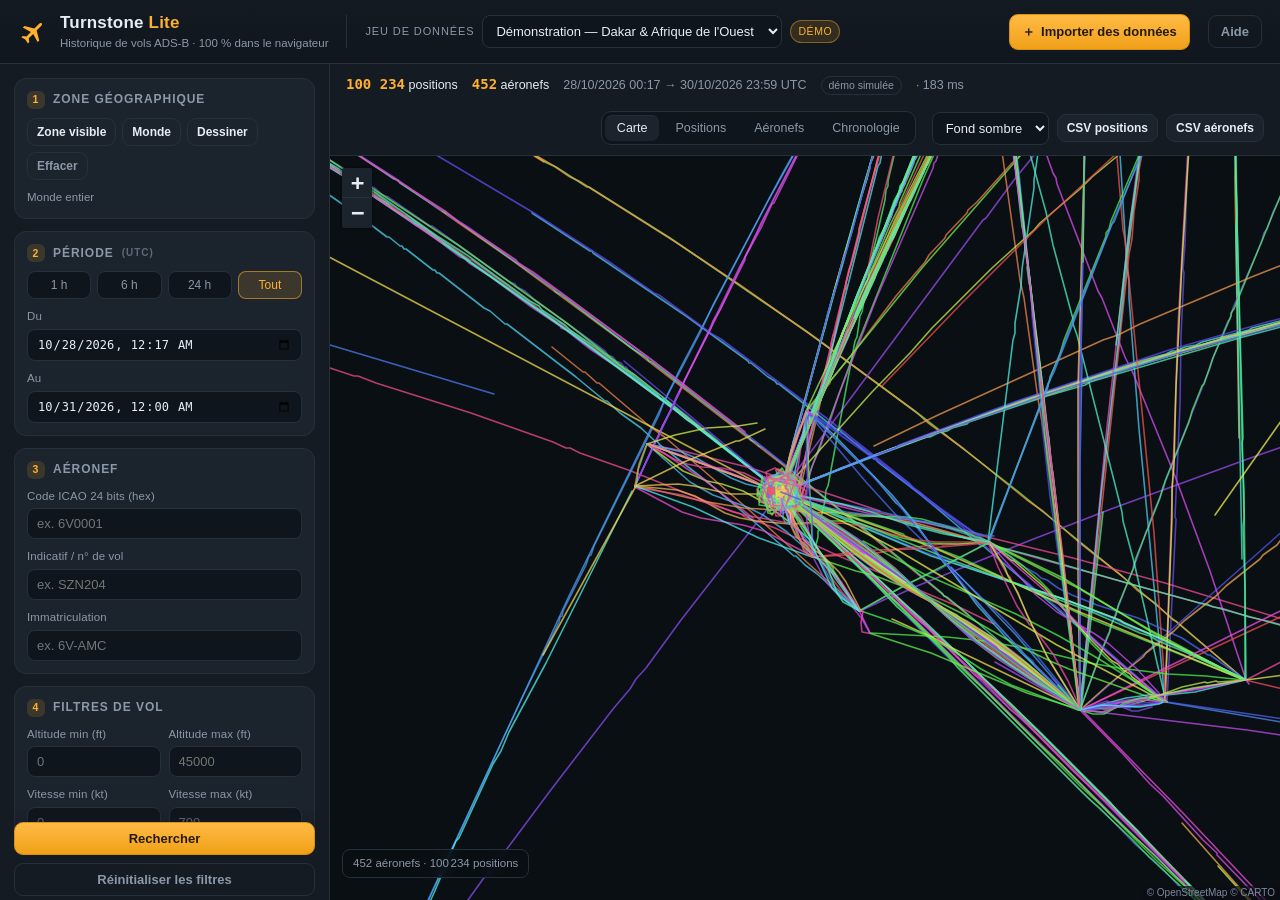
==== docs/index.html @ f4599a0c "feat: ingestion directe du trafic ADS-B réel dans le navigateur Le site n'a plus besoin d'archives p" ====
<!DOCTYPE html>
<html lang="fr">
  <head>
    <meta charset="UTF-8" />
    <meta name="viewport" content="width=device-width, initial-scale=1.0" />
    <title>Turnstone Lite — historique de vols ADS-B</title>
    <meta
      name="description"
      content="Explorez, filtrez et exportez l'historique ADS-B des aéronefs directement dans votre navigateur, sans installation."
    />
    <link rel="icon" href="assets/favicon.svg" type="image/svg+xml" />
    <link rel="stylesheet" href="assets/vendor/leaflet/leaflet.css" />
    <link rel="stylesheet" href="assets/css/app.css" />
  </head>
  <body>
    <header class="topbar">
      <div class="brand">
        <svg viewBox="0 0 24 24" aria-hidden="true" class="brand-logo">
          <path
            d="M12 2.2c.7 0 1.2.7 1.2 1.6v5.3l7.1 4.1v1.9l-7.1-2.1v5l2.4 1.8v1.6L12 20.6l-3.6 1v-1.6l2.4-1.8v-5l-7.1 2.1v-1.9l7.1-4.1V3.8c0-.9.5-1.6 1.2-1.6Z"
          />
        </svg>
        <div>
          <h1>Turnstone <span>Lite</span></h1>
          <p>Historique de vols ADS-B · 100 % dans le navigateur</p>
        </div>
      </div>

      <div class="dataset-picker">
        <label for="dataset-select">Jeu de données</label>
        <select id="dataset-select"></select>
        <span id="dataset-badge" class="badge"></span>
      </div>

      <div class="spacer"></div>

      <button id="btn-delete-dataset" class="btn ghost small" hidden title="Supprimer ce jeu de données">
        Supprimer
      </button>
      <button id="btn-import" class="btn primary">
        <span aria-hidden="true">＋</span> Importer des données
      </button>
      <button id="btn-help" class="btn ghost">Aide</button>
    </header>

    <main class="layout">
      <aside class="sidebar">
        <section class="card">
          <h2><span class="step">1</span> Zone géographique</h2>
          <div class="row wrap">
            <button class="btn small" id="zone-view">Zone visible</button>
            <button class="btn small" id="zone-world">Monde</button>
            <button class="btn small" id="zone-draw">Dessiner</button>
            <button class="btn small ghost" id="zone-clear">Effacer</button>
          </div>
          <p class="hint" id="bbox-label">Monde entier</p>
        </section>

        <section class="card">
          <h2><span class="step">2</span> Période <em>(UTC)</em></h2>
          <div class="chips" id="period-chips">
            <button data-hours="1">1 h</button>
            <button data-hours="6">6 h</button>
            <button data-hours="24">24 h</button>
            <button data-all="1" class="active">Tout</button>
          </div>
          <label class="field">
            <span>Du</span>
            <input type="datetime-local" id="start-input" step="60" />
          </label>
          <label class="field">
            <span>Au</span>
            <input type="datetime-local" id="end-input" step="60" />
          </label>
        </section>

        <section class="card">
          <h2><span class="step">3</span> Aéronef</h2>
          <label class="field">
            <span>Code ICAO 24 bits (hex)</span>
            <input type="text" id="hex-input" placeholder="ex. 6V0001" autocomplete="off" />
          </label>
          <label class="field">
            <span>Indicatif / n° de vol</span>
            <input type="text" id="flight-input" placeholder="ex. SZN204" autocomplete="off" />
          </label>
          <label class="field">
            <span>Immatriculation</span>
            <input type="text" id="reg-input" placeholder="ex. 6V-AMC" autocomplete="off" />
          </label>
        </section>

        <section class="card">
          <h2><span class="step">4</span> Filtres de vol</h2>
          <div class="field-pair">
            <label class="field">
              <span>Altitude min (ft)</span>
              <input type="number" id="min-alt" min="0" max="60000" step="500" placeholder="0" />
            </label>
            <label class="field">
              <span>Altitude max (ft)</span>
              <input type="number" id="max-alt" min="0" max="60000" step="500" placeholder="45000" />
            </label>
          </div>
          <div class="field-pair">
            <label class="field">
              <span>Vitesse min (kt)</span>
              <input type="number" id="min-gs" min="0" max="1200" step="10" placeholder="0" />
            </label>
            <label class="field">
              <span>Vitesse max (kt)</span>
              <input type="number" id="max-gs" min="0" max="1200" step="10" placeholder="700" />
            </label>
          </div>
          <div class="field-pair">
            <label class="field">
              <span>Cap min (°)</span>
              <input type="number" id="min-brg" min="0" max="360" step="5" placeholder="0" />
            </label>
            <label class="field">
              <span>Cap max (°)</span>
              <input type="number" id="max-brg" min="0" max="360" step="5" placeholder="360" />
            </label>
          </div>
          <label class="field">
            <span>Catégorie</span>
            <select id="category-select">
              <option value="">Toutes</option>
            </select>
          </label>
          <label class="field">
            <span>Statut</span>
            <select id="military-select">
              <option value="any">Tous les aéronefs</option>
              <option value="yes">Militaires uniquement</option>
              <option value="no">Civils uniquement</option>
            </select>
          </label>
          <label class="field">
            <span>Nombre maximal de positions</span>
            <select id="limit-select">
              <option value="25000">25 000</option>
              <option value="100000">100 000</option>
              <option value="500000" selected>500 000</option>
              <option value="2000000">2 000 000</option>
            </select>
          </label>
        </section>

        <section class="card live-card">
          <h2><span class="step">5</span> Temps réel</h2>
          <p class="hint">
            Positions réelles autour du centre de la carte, ingérées directement depuis les API
            ADS-B publiques — aucune archive à télécharger.
          </p>
          <div class="row wrap">
            <button id="live-toggle" class="btn small primary">Activer</button>
            <button id="live-dakar" class="btn small ghost">Dakar</button>
          </div>
          <div class="field-pair">
            <label class="field">
              <span>Rayon</span>
              <select id="live-radius">
                <option value="10">10 NM</option>
                <option value="25">25 NM</option>
                <option value="50" selected>50 NM</option>
                <option value="100">100 NM</option>
                <option value="250">250 NM</option>
              </select>
            </label>
            <label class="field">
              <span>Rafraîchir</span>
              <select id="live-interval">
                <option value="5">5 s</option>
                <option value="10" selected>10 s</option>
                <option value="30">30 s</option>
                <option value="60">60 s</option>
              </select>
            </label>
          </div>
          <label class="check">
            <input type="checkbox" id="live-record" />
            <span>Enregistrer pour l'historique</span>
          </label>
          <p class="hint" id="live-status">Inactif.</p>
          <button id="live-build" class="btn small wide" disabled>
            Ouvrir l'historique enregistré
          </button>
        </section>

        <div class="sidebar-footer">
          <button id="btn-search" class="btn primary wide">Rechercher</button>
          <button id="btn-reset" class="btn ghost wide">Réinitialiser les filtres</button>
        </div>
      </aside>

      <section class="results">
        <div class="results-head">
          <div class="summary" id="result-summary">
            <span class="muted">Chargement de la démonstration…</span>
          </div>
          <nav class="tabs" id="tabs" role="tablist">
            <button data-view="map" class="active" role="tab">Carte</button>
            <button data-view="table" role="tab">Positions</button>
            <button data-view="aircraft" role="tab">Aéronefs</button>
            <button data-view="timeline" role="tab">Chronologie</button>
          </nav>
          <div class="head-actions">
            <select id="basemap-select" title="Fond de carte">
              <option value="dark">Fond sombre</option>
              <option value="light">Fond clair</option>
              <option value="sat">Satellite</option>
              <option value="none">Aucun fond</option>
            </select>
            <button id="btn-export-positions" class="btn small">CSV positions</button>
            <button id="btn-export-aircraft" class="btn small">CSV aéronefs</button>
          </div>
        </div>

        <div class="views">
          <div class="view active" id="view-map">
            <div id="map"></div>
            <div class="map-overlay">
              <span id="map-caption">—</span>
            </div>
            <div class="live-panel" id="live-panel" hidden>
              <span class="live-dot" aria-hidden="true"></span>
              <b id="live-count">0</b> aéronefs
              <span class="muted" id="live-provider"></span>
              <span class="muted" id="live-ago"></span>
            </div>
          </div>

          <div class="view" id="view-table">
            <div class="table-wrap">
              <table class="grid" id="positions-table">
                <thead>
                  <tr>
                    <th data-sort="t">Temps (UTC)</th>
                    <th data-sort="hex">Hex</th>
                    <th data-sort="flight">Vol</th>
                    <th data-sort="alt">Altitude</th>
                    <th data-sort="gs">Vitesse</th>
                    <th data-sort="bearing">Cap</th>
                    <th data-sort="lat">Latitude</th>
                    <th data-sort="lon">Longitude</th>
                    <th data-sort="registration">Immat.</th>
                    <th data-sort="typecode">Type</th>
                  </tr>
                </thead>
                <tbody></tbody>
              </table>
            </div>
            <div class="pager" id="positions-pager"></div>
          </div>

          <div class="view" id="view-aircraft">
            <div class="table-wrap">
              <table class="grid" id="aircraft-table">
                <thead>
                  <tr>
                    <th data-sort="callsign">Indicatif</th>
                    <th data-sort="hex">Hex</th>
                    <th data-sort="typecode">Type</th>
                    <th data-sort="category">Catégorie</th>
                    <th data-sort="count">Positions</th>
                    <th data-sort="duration">Durée</th>
                    <th data-sort="maxAlt">Alt. max</th>
                    <th data-sort="avgGs">Vit. moy.</th>
                    <th data-sort="distance">Distance</th>
                    <th data-sort="firstT">Premier point</th>
                    <th data-sort="lastT">Dernier point</th>
                  </tr>
                </thead>
                <tbody></tbody>
              </table>
            </div>
            <div class="pager" id="aircraft-pager"></div>
          </div>

          <div class="view" id="view-timeline">
            <div class="chart-card">
              <div class="chart-head">
                <h3>Activité aérienne dans la sélection</h3>
                <div class="chart-legend">
                  <span class="lg positions"></span> positions
                  <span class="lg aircraft"></span> aéronefs distincts
                </div>
              </div>
              <div id="timeline-chart" class="chart"></div>
            </div>
          </div>
        </div>
      </section>

      <aside class="detail" id="detail" hidden>
        <div class="detail-head">
          <h2 id="detail-title">Aéronef</h2>
          <button class="btn ghost small" id="detail-close" aria-label="Fermer">✕</button>
        </div>
        <div class="detail-body" id="detail-body"></div>
      </aside>
    </main>

    <!-- Modale d'import -->
    <dialog id="import-dialog" class="modal">
      <form method="dialog" class="modal-inner">
        <h2>Importer un historique ADS-B</h2>
        <p class="muted">
          Déposez une archive <strong>tar</strong> de <em>globe_history</em> (adsb.lol),
          une archive découpée (<code>.tar.aa</code>, <code>.tar.ab</code>…) ou un
          fichier <strong>CSV</strong>. Tout est décodé localement : aucun fichier n'est
          envoyé sur un serveur.
        </p>

        <div id="drop-zone" class="drop-zone">
          <p>Glissez vos fichiers ici</p>
          <p class="muted">ou</p>
          <label class="btn small">
            Choisir des fichiers
            <input type="file" id="file-input" multiple accept=".tar,.aa,.ab,.ac,.ad,.csv,.txt" hidden />
          </label>
          <p class="hint" id="file-list">Aucun fichier sélectionné</p>
        <p class="hint">
          Archives officielles :
          <a href="https://github.com/adsblol/globe_history_2025/releases" target="_blank" rel="noreferrer"
            >releases adsb.lol (globe_history)</a
          >
        </p>
        </div>

        <label class="field">
          <span>…ou importer directement depuis une URL (archive <code>.tar</code>)</span>
          <input
            type="url"
            id="import-url"
            placeholder="https://github.com/adsblol/globe_history_2025/releases/download/…/v2025.10.28-planes-readsb-prod-0.tar.aa"
            autocomplete="off"
          />
        </label>
        <p class="hint">
          Le fichier est lu en flux, sans être enregistré sur le disque. Si le serveur distant
          refuse le téléchargement direct (CORS), téléchargez-le puis déposez-le ci-dessus.
        </p>

        <details class="guide">
          <summary>Où trouver des données réelles ?</summary>
          <ol>
            <li>
              <strong>Archives mondiales adsb.lol</strong> — la source utilisée par Turnstone :
              <a href="https://github.com/adsblol/globe_history_2025/releases" target="_blank" rel="noreferrer"
                >github.com/adsblol/globe_history_2025/releases</a
              >. Une journée ≈ 3 Go (fichiers <code>.tar.aa</code> + <code>.tar.ab</code>,
              téléchargez les deux). Sélectionnez la zone <em>« zone visible »</em> et
              1 point/minute pour ne garder que votre région.
            </li>
            <li>
              <strong>CSV</strong> — tout fichier contenant au moins <code>lat</code> et
              <code>lon</code> : export OpenSky, dump d'un récepteur tar1090/dump1090, relevé
              personnel…
            </li>
            <li>
              <strong>Cumuler</strong> — pour couvrir plusieurs jours, choisissez
              « Ajouter au jeu de données actif » à chaque import.
            </li>
          </ol>
        </details>

        <div class="field-pair">
          <label class="field">
            <span>Zone à importer</span>
            <select id="import-zone">
              <option value="view">Zone visible de la carte</option>
              <option value="world">Monde entier</option>
            </select>
          </label>
          <label class="field">
            <span>Échantillonnage</span>
            <select id="import-sampling">
              <option value="30">1 point / 30 s</option>
              <option value="60" selected>1 point / 60 s (comme Turnstone)</option>
              <option value="120">1 point / 2 min</option>
              <option value="300">1 point / 5 min</option>
            </select>
          </label>
        </div>
        <div class="field-pair">
          <label class="field">
            <span>Destination</span>
            <select id="import-target">
              <option value="new">Nouveau jeu de données</option>
              <option value="merge">Ajouter au jeu de données actif</option>
            </select>
          </label>
          <label class="field">
            <span>Limite de positions</span>
            <select id="import-limit">
              <option value="250000">250 000</option>
              <option value="750000" selected>750 000</option>
              <option value="2000000">2 000 000</option>
              <option value="5000000">5 000 000</option>
            </select>
          </label>
        </div>
        <p class="hint" id="import-estimate">—</p>
        <p class="hint">
          Une journée mondiale complète pèse ~3 Go compressés : limitez la zone à votre
          région et gardez 1 point/minute. Pour couvrir plusieurs jours, importez-les
          successivement avec « Ajouter au jeu de données actif ».
        </p>

        <div class="progress" id="import-progress" hidden>
          <div class="progress-bar"><div id="import-progress-fill"></div></div>
          <p class="hint" id="import-progress-label">Préparation…</p>
        </div>

        <div class="modal-actions">
          <button type="button" class="btn ghost" id="import-cancel">Annuler</button>
          <button type="button" class="btn primary" id="import-start" disabled>Lancer l'import</button>
        </div>
      </form>
    </dialog>

    <!-- Modale d'aide -->
    <dialog id="help-dialog" class="modal">
      <div class="modal-inner">
        <h2>Mode d'emploi</h2>
        <ol class="help-list">
          <li>
            <strong>Données de démonstration</strong> : au chargement, un jeu de données
            simulé de 3 jours (28 → 30/10/2026, Afrique de l'Ouest) permet d'essayer l'outil
            immédiatement. La période proposée s'étend toujours sur toute la couverture des
            données chargées.
          </li>
          <li>
            <strong>Importer de vraies données</strong> : téléchargez une archive
            <em>globe_history</em> depuis
            <a href="https://github.com/adsblol/globe_history_2025/releases" target="_blank" rel="noreferrer"
              >les releases adsb.lol</a
            >, puis cliquez sur « Importer des données ». L'archive est lue en flux,
            sans être envoyée nulle part.
          </li>
          <li>
            <strong>Cumuler plusieurs jours</strong> : relancez un import en choisissant la
            destination « Ajouter au jeu de données actif » — les positions et la couverture
            temporelle s'additionnent (voir §3 bis du README pour les volumes réalistes).
          </li>
          <li>
            <strong>Temps réel</strong> : cliquez sur « Activer » dans la carte « Temps réel » —
            les positions réelles des aéronefs autour du centre de la carte sont téléchargées
            directement depuis les API ADS-B publiques (adsb.lol, airplanes.live, adsb.fi,
            OpenSky), sans aucune archive. Cochez « Enregistrer pour l'historique » pour
            constituer votre propre historique au fil du temps, puis « Ouvrir l'historique
            enregistré » pour l'interroger comme n'importe quel jeu de données.
          </li>
          <li>
            <strong>Requêter</strong> : choisissez une zone (bouton « Dessiner » ou zone
            visible), une période, éventuellement un hex/indicatif, puis « Rechercher ».
          </li>
          <li>
            <strong>Explorer</strong> : cliquez sur un point d'extrémité sur la carte ou
            sur une ligne du tableau « Aéronefs » pour voir la trace complète et les
            statistiques du vol.
          </li>
          <li>
            <strong>Exporter</strong> : les boutons « CSV positions » et « CSV aéronefs »
            téléchargent les résultats filtrés.
          </li>
        </ol>
        <p class="hint">
          Les données sont conservées dans le navigateur (IndexedDB) sur votre appareil.
          Aucun compte, aucun serveur, aucune clé API.
        </p>
        <div class="modal-actions">
          <button type="button" class="btn primary" id="help-close">Compris</button>
        </div>
      </div>
    </dialog>

    <div id="toasts" class="toasts"></div>
    <div id="loading" class="loading" hidden><div class="spinner"></div><p>Analyse…</p></div>

    <script src="assets/vendor/leaflet/leaflet.js"></script>
    <script type="module" src="assets/js/app.js"></script>
  </body>
</html>
---- docs/assets/vendor/leaflet/leaflet.css ----
/* required styles */

.leaflet-pane,
.leaflet-tile,
.leaflet-marker-icon,
.leaflet-marker-shadow,
.leaflet-tile-container,
.leaflet-pane > svg,
.leaflet-pane > canvas,
.leaflet-zoom-box,
.leaflet-image-layer,
.leaflet-layer {
	position: absolute;
	left: 0;
	top: 0;
	}
.leaflet-container {
	overflow: hidden;
	}
.leaflet-tile,
.leaflet-marker-icon,
.leaflet-marker-shadow {
	-webkit-user-select: none;
	   -moz-user-select: none;
	        user-select: none;
	  -webkit-user-drag: none;
	}
/* Prevents IE11 from highlighting tiles in blue */
.leaflet-tile::selection {
	background: transparent;
}
/* Safari renders non-retina tile on retina better with this, but Chrome is worse */
.leaflet-safari .leaflet-tile {
	image-rendering: -webkit-optimize-contrast;
	}
/* hack that prevents hw layers "stretching" when loading new tiles */
.leaflet-safari .leaflet-tile-container {
	width: 1600px;
	height: 1600px;
	-webkit-transform-origin: 0 0;
	}
.leaflet-marker-icon,
.leaflet-marker-shadow {
	display: block;
	}
/* .leaflet-container svg: reset svg max-width decleration shipped in Joomla! (joomla.org) 3.x */
/* .leaflet-container img: map is broken in FF if you have max-width: 100% on tiles */
.leaflet-container .leaflet-overlay-pane svg {
	max-width: none !important;
	max-height: none !important;
	}
.leaflet-container .leaflet-marker-pane img,
.leaflet-container .leaflet-shadow-pane img,
.leaflet-container .leaflet-tile-pane img,
.leaflet-container img.leaflet-image-layer,
.leaflet-container .leaflet-tile {
	max-width: none !important;
	max-height: none !important;
	width: auto;
	padding: 0;
	}

.leaflet-container img.leaflet-tile {
	/* See: https://bugs.chromium.org/p/chromium/issues/detail?id=600120 */
	mix-blend-mode: plus-lighter;
}

.leaflet-container.leaflet-touch-zoom {
	-ms-touch-action: pan-x pan-y;
	touch-action: pan-x pan-y;
	}
.leaflet-container.leaflet-touch-drag {
	-ms-touch-action: pinch-zoom;
	/* Fallback for FF which doesn't support pinch-zoom */
	touch-action: none;
	touch-action: pinch-zoom;
}
.leaflet-container.leaflet-touch-drag.leaflet-touch-zoom {
	-ms-touch-action: none;
	touch-action: none;
}
.leaflet-container {
	-webkit-tap-highlight-color: transparent;
}
.leaflet-container a {
	-webkit-tap-highlight-color: rgba(51, 181, 229, 0.4);
}
.leaflet-tile {
	filter: inherit;
	visibility: hidden;
	}
.leaflet-tile-loaded {
	visibility: inherit;
	}
.leaflet-zoom-box {
	width: 0;
	height: 0;
	-moz-box-sizing: border-box;
	     box-sizing: border-box;
	z-index: 800;
	}
/* workaround for https://bugzilla.mozilla.org/show_bug.cgi?id=888319 */
.leaflet-overlay-pane svg {
	-moz-user-select: none;
	}

.leaflet-pane         { z-index: 400; }

.leaflet-tile-pane    { z-index: 200; }
.leaflet-overlay-pane { z-index: 400; }
.leaflet-shadow-pane  { z-index: 500; }
.leaflet-marker-pane  { z-index: 600; }
.leaflet-tooltip-pane   { z-index: 650; }
.leaflet-popup-pane   { z-index: 700; }

.leaflet-map-pane canvas { z-index: 100; }
.leaflet-map-pane svg    { z-index: 200; }

.leaflet-vml-shape {
	width: 1px;
	height: 1px;
	}
.lvml {
	behavior: url(#default#VML);
	display: inline-block;
	position: absolute;
	}


/* control positioning */

.leaflet-control {
	position: relative;
	z-index: 800;
	pointer-events: visiblePainted; /* IE 9-10 doesn't have auto */
	pointer-events: auto;
	}
.leaflet-top,
.leaflet-bottom {
	position: absolute;
	z-index: 1000;
	pointer-events: none;
	}
.leaflet-top {
	top: 0;
	}
.leaflet-right {
	right: 0;
	}
.leaflet-bottom {
	bottom: 0;
	}
.leaflet-left {
	left: 0;
	}
.leaflet-control {
	float: left;
	clear: both;
	}
.leaflet-right .leaflet-control {
	float: right;
	}
.leaflet-top .leaflet-control {
	margin-top: 10px;
	}
.leaflet-bottom .leaflet-control {
	margin-bottom: 10px;
	}
.leaflet-left .leaflet-control {
	margin-left: 10px;
	}
.leaflet-right .leaflet-control {
	margin-right: 10px;
	}


/* zoom and fade animations */

.leaflet-fade-anim .leaflet-popup {
	opacity: 0;
	-webkit-transition: opacity 0.2s linear;
	   -moz-transition: opacity 0.2s linear;
	        transition: opacity 0.2s linear;
	}
.leaflet-fade-anim .leaflet-map-pane .leaflet-popup {
	opacity: 1;
	}
.leaflet-zoom-animated {
	-webkit-transform-origin: 0 0;
	    -ms-transform-origin: 0 0;
	        transform-origin: 0 0;
	}
svg.leaflet-zoom-animated {
	will-change: transform;
}

.leaflet-zoom-anim .leaflet-zoom-animated {
	-webkit-transition: -webkit-transform 0.25s cubic-bezier(0,0,0.25,1);
	   -moz-transition:    -moz-transform 0.25s cubic-bezier(0,0,0.25,1);
	        transition:         transform 0.25s cubic-bezier(0,0,0.25,1);
	}
.leaflet-zoom-anim .leaflet-tile,
.leaflet-pan-anim .leaflet-tile {
	-webkit-transition: none;
	   -moz-transition: none;
	        transition: none;
	}

.leaflet-zoom-anim .leaflet-zoom-hide {
	visibility: hidden;
	}


/* cursors */

.leaflet-interactive {
	cursor: pointer;
	}
.leaflet-grab {
	cursor: -webkit-grab;
	cursor:    -moz-grab;
	cursor:         grab;
	}
.leaflet-crosshair,
.leaflet-crosshair .leaflet-interactive {
	cursor: crosshair;
	}
.leaflet-popup-pane,
.leaflet-control {
	cursor: auto;
	}
.leaflet-dragging .leaflet-grab,
.leaflet-dragging .leaflet-grab .leaflet-interactive,
.leaflet-dragging .leaflet-marker-draggable {
	cursor: move;
	cursor: -webkit-grabbing;
	cursor:    -moz-grabbing;
	cursor:         grabbing;
	}

/* marker & overlays interactivity */
.leaflet-marker-icon,
.leaflet-marker-shadow,
.leaflet-image-layer,
.leaflet-pane > svg path,
.leaflet-tile-container {
	pointer-events: none;
	}

.leaflet-marker-icon.leaflet-interactive,
.leaflet-image-layer.leaflet-interactive,
.leaflet-pane > svg path.leaflet-interactive,
svg.leaflet-image-layer.leaflet-interactive path {
	pointer-events: visiblePainted; /* IE 9-10 doesn't have auto */
	pointer-events: auto;
	}

/* visual tweaks */

.leaflet-container {
	background: #ddd;
	outline-offset: 1px;
	}
.leaflet-container a {
	color: #0078A8;
	}
.leaflet-zoom-box {
	border: 2px dotted #38f;
	background: rgba(255,255,255,0.5);
	}


/* general typography */
.leaflet-container {
	font-family: "Helvetica Neue", Arial, Helvetica, sans-serif;
	font-size: 12px;
	font-size: 0.75rem;
	line-height: 1.5;
	}


/* general toolbar styles */

.leaflet-bar {
	box-shadow: 0 1px 5px rgba(0,0,0,0.65);
	border-radius: 4px;
	}
.leaflet-bar a {
	background-color: #fff;
	border-bottom: 1px solid #ccc;
	width: 26px;
	height: 26px;
	line-height: 26px;
	display: block;
	text-align: center;
	text-decoration: none;
	color: black;
	}
.leaflet-bar a,
.leaflet-control-layers-toggle {
	background-position: 50% 50%;
	background-repeat: no-repeat;
	display: block;
	}
.leaflet-bar a:hover,
.leaflet-bar a:focus {
	background-color: #f4f4f4;
	}
.leaflet-bar a:first-child {
	border-top-left-radius: 4px;
	border-top-right-radius: 4px;
	}
.leaflet-bar a:last-child {
	border-bottom-left-radius: 4px;
	border-bottom-right-radius: 4px;
	border-bottom: none;
	}
.leaflet-bar a.leaflet-disabled {
	cursor: default;
	background-color: #f4f4f4;
	color: #bbb;
	}

.leaflet-touch .leaflet-bar a {
	width: 30px;
	height: 30px;
	line-height: 30px;
	}
.leaflet-touch .leaflet-bar a:first-child {
	border-top-left-radius: 2px;
	border-top-right-radius: 2px;
	}
.leaflet-touch .leaflet-bar a:last-child {
	border-bottom-left-radius: 2px;
	border-bottom-right-radius: 2px;
	}

/* zoom control */

.leaflet-control-zoom-in,
.leaflet-control-zoom-out {
	font: bold 18px 'Lucida Console', Monaco, monospace;
	text-indent: 1px;
	}

.leaflet-touch .leaflet-control-zoom-in, .leaflet-touch .leaflet-control-zoom-out  {
	font-size: 22px;
	}


/* layers control */

.leaflet-control-layers {
	box-shadow: 0 1px 5px rgba(0,0,0,0.4);
	background: #fff;
	border-radius: 5px;
	}
.leaflet-control-layers-toggle {
	background-image: url(images/layers.png);
	width: 36px;
	height: 36px;
	}
.leaflet-retina .leaflet-control-layers-toggle {
	background-image: url(images/layers-2x.png);
	background-size: 26px 26px;
	}
.leaflet-touch .leaflet-control-layers-toggle {
	width: 44px;
	height: 44px;
	}
.leaflet-control-layers .leaflet-control-layers-list,
.leaflet-control-layers-expanded .leaflet-control-layers-toggle {
	display: none;
	}
.leaflet-control-layers-expanded .leaflet-control-layers-list {
	display: block;
	position: relative;
	}
.leaflet-control-layers-expanded {
	padding: 6px 10px 6px 6px;
	color: #333;
	background: #fff;
	}
.leaflet-control-layers-scrollbar {
	overflow-y: scroll;
	overflow-x: hidden;
	padding-right: 5px;
	}
.leaflet-control-layers-selector {
	margin-top: 2px;
	position: relative;
	top: 1px;
	}
.leaflet-control-layers label {
	display: block;
	font-size: 13px;
	font-size: 1.08333em;
	}
.leaflet-control-layers-separator {
	height: 0;
	border-top: 1px solid #ddd;
	margin: 5px -10px 5px -6px;
	}

/* Default icon URLs */
.leaflet-default-icon-path { /* used only in path-guessing heuristic, see L.Icon.Default */
	background-image: url(images/marker-icon.png);
	}


/* attribution and scale controls */

.leaflet-container .leaflet-control-attribution {
	background: #fff;
	background: rgba(255, 255, 255, 0.8);
	margin: 0;
	}
.leaflet-control-attribution,
.leaflet-control-scale-line {
	padding: 0 5px;
	color: #333;
	line-height: 1.4;
	}
.leaflet-control-attribution a {
	text-decoration: none;
	}
.leaflet-control-attribution a:hover,
.leaflet-control-attribution a:focus {
	text-decoration: underline;
	}
.leaflet-attribution-flag {
	display: inline !important;
	vertical-align: baseline !important;
	width: 1em;
	height: 0.6669em;
	}
.leaflet-left .leaflet-control-scale {
	margin-left: 5px;
	}
.leaflet-bottom .leaflet-control-scale {
	margin-bottom: 5px;
	}
.leaflet-control-scale-line {
	border: 2px solid #777;
	border-top: none;
	line-height: 1.1;
	padding: 2px 5px 1px;
	white-space: nowrap;
	-moz-box-sizing: border-box;
	     box-sizing: border-box;
	background: rgba(255, 255, 255, 0.8);
	text-shadow: 1px 1px #fff;
	}
.leaflet-control-scale-line:not(:first-child) {
	border-top: 2px solid #777;
	border-bottom: none;
	margin-top: -2px;
	}
.leaflet-control-scale-line:not(:first-child):not(:last-child) {
	border-bottom: 2px solid #777;
	}

.leaflet-touch .leaflet-control-attribution,
.leaflet-touch .leaflet-control-layers,
.leaflet-touch .leaflet-bar {
	box-shadow: none;
	}
.leaflet-touch .leaflet-control-layers,
.leaflet-touch .leaflet-bar {
	border: 2px solid rgba(0,0,0,0.2);
	background-clip: padding-box;
	}


/* popup */

.leaflet-popup {
	position: absolute;
	text-align: center;
	margin-bottom: 20px;
	}
.leaflet-popup-content-wrapper {
	padding: 1px;
	text-align: left;
	border-radius: 12px;
	}
.leaflet-popup-content {
	margin: 13px 24px 13px 20px;
	line-height: 1.3;
	font-size: 13px;
	font-size: 1.08333em;
	min-height: 1px;
	}
.leaflet-popup-content p {
	margin: 17px 0;
	margin: 1.3em 0;
	}
.leaflet-popup-tip-container {
	width: 40px;
	height: 20px;
	position: absolute;
	left: 50%;
	margin-top: -1px;
	margin-left: -20px;
	overflow: hidden;
	pointer-events: none;
	}
.leaflet-popup-tip {
	width: 17px;
	height: 17px;
	padding: 1px;

	margin: -10px auto 0;
	pointer-events: auto;

	-webkit-transform: rotate(45deg);
	   -moz-transform: rotate(45deg);
	    -ms-transform: rotate(45deg);
	        transform: rotate(45deg);
	}
.leaflet-popup-content-wrapper,
.leaflet-popup-tip {
	background: white;
	color: #333;
	box-shadow: 0 3px 14px rgba(0,0,0,0.4);
	}
.leaflet-container a.leaflet-popup-close-button {
	position: absolute;
	top: 0;
	right: 0;
	border: none;
	text-align: center;
	width: 24px;
	height: 24px;
	font: 16px/24px Tahoma, Verdana, sans-serif;
	color: #757575;
	text-decoration: none;
	background: transparent;
	}
.leaflet-container a.leaflet-popup-close-button:hover,
.leaflet-container a.leaflet-popup-close-button:focus {
	color: #585858;
	}
.leaflet-popup-scrolled {
	overflow: auto;
	}

.leaflet-oldie .leaflet-popup-content-wrapper {
	-ms-zoom: 1;
	}
.leaflet-oldie .leaflet-popup-tip {
	width: 24px;
	margin: 0 auto;

	-ms-filter: "progid:DXImageTransform.Microsoft.Matrix(M11=0.70710678, M12=0.70710678, M21=-0.70710678, M22=0.70710678)";
	filter: progid:DXImageTransform.Microsoft.Matrix(M11=0.70710678, M12=0.70710678, M21=-0.70710678, M22=0.70710678);
	}

.leaflet-oldie .leaflet-control-zoom,
.leaflet-oldie .leaflet-control-layers,
.leaflet-oldie .leaflet-popup-content-wrapper,
.leaflet-oldie .leaflet-popup-tip {
	border: 1px solid #999;
	}


/* div icon */

.leaflet-div-icon {
	background: #fff;
	border: 1px solid #666;
	}


/* Tooltip */
/* Base styles for the element that has a tooltip */
.leaflet-tooltip {
	position: absolute;
	padding: 6px;
	background-color: #fff;
	border: 1px solid #fff;
	border-radius: 3px;
	color: #222;
	white-space: nowrap;
	-webkit-user-select: none;
	-moz-user-select: none;
	-ms-user-select: none;
	user-select: none;
	pointer-events: none;
	box-shadow: 0 1px 3px rgba(0,0,0,0.4);
	}
.leaflet-tooltip.leaflet-interactive {
	cursor: pointer;
	pointer-events: auto;
	}
.leaflet-tooltip-top:before,
.leaflet-tooltip-bottom:before,
.leaflet-tooltip-left:before,
.leaflet-tooltip-right:before {
	position: absolute;
	pointer-events: none;
	border: 6px solid transparent;
	background: transparent;
	content: "";
	}

/* Directions */

.leaflet-tooltip-bottom {
	margin-top: 6px;
}
.leaflet-tooltip-top {
	margin-top: -6px;
}
.leaflet-tooltip-bottom:before,
.leaflet-tooltip-top:before {
	left: 50%;
	margin-left: -6px;
	}
.leaflet-tooltip-top:before {
	bottom: 0;
	margin-bottom: -12px;
	border-top-color: #fff;
	}
.leaflet-tooltip-bottom:before {
	top: 0;
	margin-top: -12px;
	margin-left: -6px;
	border-bottom-color: #fff;
	}
.leaflet-tooltip-left {
	margin-left: -6px;
}
.leaflet-tooltip-right {
	margin-left: 6px;
}
.leaflet-tooltip-left:before,
.leaflet-tooltip-right:before {
	top: 50%;
	margin-top: -6px;
	}
.leaflet-tooltip-left:before {
	right: 0;
	margin-right: -12px;
	border-left-color: #fff;
	}
.leaflet-tooltip-right:before {
	left: 0;
	margin-left: -12px;
	border-right-color: #fff;
	}

/* Printing */

@media print {
	/* Prevent printers from removing background-images of controls. */
	.leaflet-control {
		-webkit-print-color-adjust: exact;
		print-color-adjust: exact;
		}
	}
---- docs/assets/css/app.css ----
:root {
  --bg: #0d1117;
  --panel: #151b23;
  --panel-2: #1b232d;
  --border: #26303b;
  --text: #e6edf3;
  --muted: #8b98a8;
  --accent: #ffb02e;
  --accent-soft: rgba(255, 176, 46, 0.14);
  --cyan: #4cc9f0;
  --green: #3ddc97;
  --danger: #ff6b6b;
  --radius: 12px;
  --shadow: 0 10px 30px rgba(0, 0, 0, 0.35);
  --mono: ui-monospace, SFMono-Regular, "SF Mono", Menlo, Consolas, monospace;
}

* {
  box-sizing: border-box;
}

/* l'attribut hidden doit toujours l'emporter sur nos display: flex/grid */
[hidden] {
  display: none !important;
}

html,
body {
  height: 100%;
  margin: 0;
}

body {
  background: var(--bg);
  color: var(--text);
  font-family: -apple-system, BlinkMacSystemFont, "Segoe UI", Roboto, Ubuntu, "Helvetica Neue", Arial, sans-serif;
  font-size: 14px;
  line-height: 1.45;
  overflow: hidden;
}

h1,
h2,
h3 {
  margin: 0;
  font-weight: 650;
}

a {
  color: var(--accent);
}

code {
  font-family: var(--mono);
  font-size: 0.9em;
  background: rgba(255, 255, 255, 0.06);
  padding: 1px 4px;
  border-radius: 4px;
}

/* ---------------------------------------------------------------- topbar */
.topbar {
  display: flex;
  align-items: center;
  gap: 18px;
  padding: 10px 18px;
  background: linear-gradient(180deg, #131a22, #10161d);
  border-bottom: 1px solid var(--border);
  height: 64px;
}

.brand {
  display: flex;
  align-items: center;
  gap: 12px;
  min-width: 0;
}

.brand-logo {
  width: 30px;
  height: 30px;
  fill: var(--accent);
  flex: none;
  transform: rotate(45deg);
}

.brand h1 {
  font-size: 17px;
  letter-spacing: 0.2px;
}

.brand h1 span {
  color: var(--accent);
}

.brand p {
  margin: 0;
  font-size: 11.5px;
  color: var(--muted);
  white-space: nowrap;
}

.dataset-picker {
  display: flex;
  align-items: center;
  gap: 8px;
  padding-left: 18px;
  border-left: 1px solid var(--border);
  min-width: 0;
}

.dataset-picker label {
  font-size: 11px;
  text-transform: uppercase;
  letter-spacing: 0.08em;
  color: var(--muted);
}

.dataset-picker select {
  max-width: 300px;
}

.spacer {
  flex: 1;
}

.badge {
  font-size: 10.5px;
  text-transform: uppercase;
  letter-spacing: 0.06em;
  padding: 3px 7px;
  border-radius: 999px;
  border: 1px solid var(--border);
  color: var(--muted);
  white-space: nowrap;
}

.badge.demo {
  color: var(--accent);
  border-color: rgba(255, 176, 46, 0.4);
  background: var(--accent-soft);
}

/* ---------------------------------------------------------------- layout */
.layout {
  display: grid;
  grid-template-columns: 330px minmax(0, 1fr);
  height: calc(100% - 64px);
  min-height: 0;
}

.layout.with-detail {
  grid-template-columns: 330px minmax(0, 1fr) 350px;
}

/* ---------------------------------------------------------------- sidebar */
.sidebar {
  border-right: 1px solid var(--border);
  background: var(--panel);
  overflow-y: auto;
  padding: 14px;
  display: flex;
  flex-direction: column;
  gap: 12px;
}

.card {
  background: var(--panel-2);
  border: 1px solid var(--border);
  border-radius: var(--radius);
  padding: 12px;
  display: flex;
  flex-direction: column;
  gap: 9px;
}

.card h2 {
  font-size: 12px;
  text-transform: uppercase;
  letter-spacing: 0.08em;
  color: var(--muted);
  display: flex;
  align-items: center;
  gap: 8px;
}

.card h2 em {
  font-style: normal;
  font-size: 10px;
  opacity: 0.6;
}

.step {
  width: 18px;
  height: 18px;
  border-radius: 6px;
  display: grid;
  place-items: center;
  background: var(--accent-soft);
  color: var(--accent);
  font-size: 10.5px;
  font-weight: 700;
}

.row {
  display: flex;
  gap: 6px;
  align-items: center;
}

.row.wrap {
  flex-wrap: wrap;
}

.hint {
  margin: 0;
  font-size: 11.5px;
  color: var(--muted);
  line-height: 1.5;
}

.field {
  display: flex;
  flex-direction: column;
  gap: 4px;
  font-size: 11.5px;
  color: var(--muted);
}

.field span {
  letter-spacing: 0.01em;
}

.field-pair {
  display: grid;
  grid-template-columns: 1fr 1fr;
  gap: 8px;
}

input[type="text"],
input[type="number"],
input[type="datetime-local"],
select {
  background: #0f151c;
  border: 1px solid var(--border);
  color: var(--text);
  border-radius: 8px;
  padding: 7px 9px;
  font-size: 13px;
  font-family: inherit;
  width: 100%;
  min-width: 0;
}

input[type="datetime-local"] {
  font-family: var(--mono);
  font-size: 12px;
}

input:focus,
select:focus,
button:focus-visible {
  outline: 2px solid rgba(255, 176, 46, 0.55);
  outline-offset: 1px;
}

.chips {
  display: grid;
  grid-template-columns: repeat(4, 1fr);
  gap: 6px;
}

.chips button {
  background: #0f151c;
  border: 1px solid var(--border);
  color: var(--muted);
  border-radius: 8px;
  padding: 6px 4px;
  font-size: 12px;
  cursor: pointer;
  font-family: inherit;
}

.chips button:hover {
  border-color: #3b4a5a;
  color: var(--text);
}

.chips button.active {
  background: var(--accent-soft);
  border-color: rgba(255, 176, 46, 0.55);
  color: var(--accent);
}

.sidebar-footer {
  position: sticky;
  bottom: -14px;
  margin-top: auto;
  padding: 12px 0 4px;
  background: linear-gradient(180deg, rgba(21, 27, 35, 0), var(--panel) 40%);
  display: flex;
  flex-direction: column;
  gap: 8px;
}

/* ---------------------------------------------------------------- buttons */
.btn {
  display: inline-flex;
  align-items: center;
  justify-content: center;
  gap: 6px;
  border-radius: 9px;
  border: 1px solid var(--border);
  background: var(--panel-2);
  color: var(--text);
  padding: 8px 12px;
  font-size: 13px;
  font-family: inherit;
  font-weight: 550;
  cursor: pointer;
  transition: background 0.15s, border-color 0.15s, transform 0.05s;
  white-space: nowrap;
}

.btn:hover {
  background: #232d38;
  border-color: #3a4757;
}

.btn:active {
  transform: translateY(1px);
}

.btn.primary {
  background: linear-gradient(180deg, #ffbb45, #f0a018);
  border-color: #d9900f;
  color: #251a03;
  font-weight: 650;
}

.btn.primary:hover {
  background: linear-gradient(180deg, #ffc65f, #ffab24);
}

.btn.ghost {
  background: transparent;
  color: var(--muted);
}

.btn.ghost:hover {
  color: var(--text);
}

.btn.small {
  padding: 6px 9px;
  font-size: 12px;
}

.btn.wide {
  width: 100%;
}

.btn:disabled {
  opacity: 0.45;
  cursor: not-allowed;
}

.btn[aria-pressed="true"] {
  border-color: rgba(255, 176, 46, 0.6);
  color: var(--accent);
  background: var(--accent-soft);
}

/* ---------------------------------------------------------------- results */
.results {
  display: flex;
  flex-direction: column;
  min-width: 0;
  min-height: 0;
}

.results-head {
  display: flex;
  align-items: center;
  gap: 16px;
  padding: 10px 16px;
  border-bottom: 1px solid var(--border);
  background: var(--panel);
  flex-wrap: wrap;
}

.summary {
  font-size: 12.5px;
  display: flex;
  gap: 14px;
  flex-wrap: wrap;
  align-items: baseline;
}

.summary b {
  font-family: var(--mono);
  font-size: 14px;
  color: var(--accent);
  font-weight: 600;
}

.summary .muted {
  color: var(--muted);
}

.muted {
  color: var(--muted);
}

.tabs {
  display: flex;
  gap: 4px;
  background: #0f151c;
  padding: 3px;
  border-radius: 10px;
  border: 1px solid var(--border);
  margin-left: auto;
}

.tabs button {
  border: 0;
  background: transparent;
  color: var(--muted);
  font-family: inherit;
  font-size: 12.5px;
  padding: 6px 12px;
  border-radius: 7px;
  cursor: pointer;
}

.tabs button:hover {
  color: var(--text);
}

.tabs button.active {
  background: var(--panel-2);
  color: var(--text);
  box-shadow: 0 1px 0 rgba(255, 255, 255, 0.04) inset;
}

.head-actions {
  display: flex;
  gap: 8px;
  align-items: center;
}

.head-actions select {
  width: auto;
}

.views {
  position: relative;
  flex: 1;
  min-height: 0;
}

.view {
  position: absolute;
  inset: 0;
  display: none;
  min-height: 0;
}

.view.active {
  display: block;
}

#view-map.active {
  display: block;
}

#map {
  position: absolute;
  inset: 0;
  background: #0a0f14;
}

#map.no-basemap {
  background:
    repeating-linear-gradient(0deg, rgba(255, 255, 255, 0.045) 0 1px, transparent 1px 90px),
    repeating-linear-gradient(90deg, rgba(255, 255, 255, 0.045) 0 1px, transparent 1px 90px),
    radial-gradient(circle at 50% 40%, #131c26, #080c11 70%);
}

#map.drawing {
  cursor: crosshair;
}

.map-overlay {
  position: absolute;
  left: 12px;
  bottom: 22px;
  z-index: 500;
  background: rgba(10, 15, 20, 0.78);
  border: 1px solid var(--border);
  backdrop-filter: blur(6px);
  padding: 5px 10px;
  border-radius: 8px;
  font-size: 11.5px;
  color: var(--muted);
}

/* ---------------------------------------------------------------- tables */
.table-wrap {
  position: absolute;
  inset: 0 0 44px 0;
  overflow: auto;
}

table.grid {
  width: 100%;
  border-collapse: collapse;
  font-size: 12.5px;
}

table.grid th {
  position: sticky;
  top: 0;
  background: #111820;
  color: var(--muted);
  text-align: left;
  padding: 9px 12px;
  font-weight: 600;
  font-size: 11px;
  text-transform: uppercase;
  letter-spacing: 0.05em;
  border-bottom: 1px solid var(--border);
  cursor: pointer;
  white-space: nowrap;
  z-index: 1;
}

table.grid th:hover {
  color: var(--text);
}

table.grid th.sort-asc::after {
  content: " ▲";
  font-size: 9px;
  color: var(--accent);
}

table.grid th.sort-desc::after {
  content: " ▼";
  font-size: 9px;
  color: var(--accent);
}

table.grid td {
  padding: 7px 12px;
  border-bottom: 1px solid rgba(38, 48, 59, 0.55);
  white-space: nowrap;
}

table.grid td.num {
  font-family: var(--mono);
  font-size: 12px;
}

table.grid tbody tr {
  cursor: pointer;
}

table.grid tbody tr:hover {
  background: rgba(255, 176, 46, 0.06);
}

table.grid tbody tr.selected {
  background: rgba(255, 176, 46, 0.13);
}

.tag {
  display: inline-block;
  font-size: 10.5px;
  padding: 1px 7px;
  border-radius: 999px;
  border: 1px solid var(--border);
  color: var(--muted);
}

.tag.mil {
  color: var(--danger);
  border-color: rgba(255, 107, 107, 0.45);
  background: rgba(255, 107, 107, 0.1);
}

.pager {
  position: absolute;
  bottom: 0;
  left: 0;
  right: 0;
  height: 44px;
  display: flex;
  align-items: center;
  justify-content: center;
  gap: 10px;
  background: var(--panel);
  border-top: 1px solid var(--border);
  font-size: 12px;
  color: var(--muted);
}

.pager button {
  background: var(--panel-2);
  border: 1px solid var(--border);
  color: var(--text);
  border-radius: 7px;
  padding: 4px 10px;
  cursor: pointer;
  font-family: inherit;
  font-size: 12px;
}

.pager button:disabled {
  opacity: 0.4;
  cursor: default;
}

/* ---------------------------------------------------------------- chart */
.chart-card {
  position: absolute;
  inset: 0;
  padding: 18px 20px 24px;
  display: flex;
  flex-direction: column;
  gap: 12px;
  overflow: auto;
}

.chart-head {
  display: flex;
  justify-content: space-between;
  align-items: baseline;
  gap: 12px;
  flex-wrap: wrap;
}

.chart-head h3 {
  font-size: 13px;
  color: var(--text);
}

.chart-legend {
  display: flex;
  align-items: center;
  gap: 8px;
  font-size: 11.5px;
  color: var(--muted);
}

.lg {
  width: 10px;
  height: 10px;
  border-radius: 3px;
  display: inline-block;
}

.lg.positions {
  background: var(--accent);
}

.lg.aircraft {
  background: var(--cyan);
}

.chart {
  flex: 1;
  min-height: 180px;
}

.chart svg {
  width: 100%;
  height: 100%;
  display: block;
}

.chart .bar {
  fill: url(#barGrad);
  transition: opacity 0.12s;
}

.chart .bar:hover {
  opacity: 0.7;
}

.chart .axis-label {
  fill: var(--muted);
  font-size: 10px;
  font-family: var(--mono);
}

.chart .grid-line {
  stroke: rgba(255, 255, 255, 0.06);
  stroke-width: 1;
}

.chart .line {
  fill: none;
  stroke: var(--cyan);
  stroke-width: 1.6;
  opacity: 0.85;
}

.chart .empty {
  fill: var(--muted);
  font-size: 12px;
}

/* ---------------------------------------------------------------- detail */
.detail {
  border-left: 1px solid var(--border);
  background: var(--panel);
  overflow-y: auto;
  padding: 14px;
}

.detail-head {
  display: flex;
  align-items: center;
  justify-content: space-between;
  gap: 10px;
  margin-bottom: 10px;
}

.detail-head h2 {
  font-size: 14px;
  font-family: var(--mono);
}

.kv-list {
  display: flex;
  flex-direction: column;
  gap: 1px;
  border: 1px solid var(--border);
  border-radius: var(--radius);
  overflow: hidden;
  background: var(--border);
  margin-bottom: 12px;
}

.kv {
  display: flex;
  justify-content: space-between;
  gap: 12px;
  padding: 8px 11px;
  background: var(--panel-2);
  font-size: 12.5px;
}

.kv span {
  color: var(--muted);
}

.kv b {
  font-family: var(--mono);
  font-weight: 600;
  text-align: right;
}

.detail h3 {
  font-size: 11px;
  text-transform: uppercase;
  letter-spacing: 0.08em;
  color: var(--muted);
  margin: 14px 0 8px;
}

.spark {
  width: 100%;
  height: 90px;
  background: #0f151c;
  border: 1px solid var(--border);
  border-radius: 10px;
}

/* ---------------------------------------------------------------- modals */
.modal {
  border: 1px solid var(--border);
  background: var(--panel);
  color: var(--text);
  border-radius: 16px;
  padding: 0;
  width: min(620px, 92vw);
  box-shadow: var(--shadow);
}

.modal::backdrop {
  background: rgba(3, 6, 10, 0.72);
  backdrop-filter: blur(3px);
}

.modal-inner {
  padding: 20px 22px 18px;
  display: flex;
  flex-direction: column;
  gap: 12px;
  max-height: 86vh;
  overflow-y: auto;
}

.modal h2 {
  font-size: 16px;
}

.modal p {
  margin: 0;
  font-size: 12.5px;
}

.drop-zone {
  border: 1.5px dashed #35424f;
  border-radius: 12px;
  padding: 18px;
  text-align: center;
  display: flex;
  flex-direction: column;
  gap: 8px;
  align-items: center;
  background: #101720;
  transition: border-color 0.15s, background 0.15s;
}

.drop-zone.over {
  border-color: var(--accent);
  background: rgba(255, 176, 46, 0.07);
}

.drop-zone p {
  margin: 0;
}

.modal-actions {
  display: flex;
  justify-content: flex-end;
  gap: 8px;
  margin-top: 4px;
}

.progress-bar {
  height: 7px;
  border-radius: 999px;
  background: #0f151c;
  border: 1px solid var(--border);
  overflow: hidden;
}

.progress-bar > div {
  height: 100%;
  width: 0%;
  background: linear-gradient(90deg, var(--accent), #ffd479);
  transition: width 0.2s;
}

.help-list {
  margin: 0;
  padding-left: 18px;
  display: flex;
  flex-direction: column;
  gap: 9px;
  font-size: 13px;
}

/* ---------------------------------------------------------------- temps réel */
.check {
  display: flex;
  align-items: center;
  gap: 8px;
  font-size: 12px;
  color: var(--muted);
  cursor: pointer;
  user-select: none;
}

.check input {
  width: 15px;
  height: 15px;
  accent-color: var(--accent);
  cursor: pointer;
}

.live-card.active {
  border-color: rgba(76, 201, 240, 0.45);
  box-shadow: 0 0 0 1px rgba(76, 201, 240, 0.12) inset;
}

.live-panel {
  position: absolute;
  right: 12px;
  bottom: 22px;
  z-index: 500;
  display: flex;
  align-items: center;
  gap: 8px;
  background: rgba(10, 15, 20, 0.85);
  border: 1px solid var(--border);
  backdrop-filter: blur(6px);
  padding: 6px 11px;
  border-radius: 8px;
  font-size: 11.5px;
  color: var(--text);
}

.live-panel b {
  color: var(--cyan);
  font-family: var(--mono);
}

.live-dot {
  width: 8px;
  height: 8px;
  border-radius: 50%;
  background: var(--cyan);
  box-shadow: 0 0 0 0 rgba(76, 201, 240, 0.7);
  animation: pulse 1.8s infinite;
}

@keyframes pulse {
  70% {
    box-shadow: 0 0 0 8px rgba(76, 201, 240, 0);
  }
  100% {
    box-shadow: 0 0 0 0 rgba(76, 201, 240, 0);
  }
}

.live-panel.error .live-dot {
  background: var(--danger);
  animation: none;
}

/* ---------------------------------------------------------------- guide */
details.guide {
  border: 1px solid var(--border);
  border-radius: 10px;
  background: #101720;
  padding: 10px 12px;
  font-size: 12.5px;
}

details.guide summary {
  cursor: pointer;
  color: var(--accent);
  font-weight: 600;
  font-size: 12.5px;
}

details.guide ol {
  margin: 10px 0 0;
  padding-left: 18px;
  display: flex;
  flex-direction: column;
  gap: 8px;
  color: var(--muted);
  line-height: 1.5;
}

details.guide strong {
  color: var(--text);
}

/* ---------------------------------------------------------------- toasts */
.toasts {
  position: fixed;
  right: 18px;
  bottom: 18px;
  display: flex;
  flex-direction: column;
  gap: 8px;
  z-index: 2000;
}

.toast {
  background: #1c242e;
  border: 1px solid var(--border);
  border-left: 3px solid var(--accent);
  border-radius: 10px;
  padding: 10px 14px;
  font-size: 12.5px;
  box-shadow: var(--shadow);
  max-width: 380px;
  animation: slide-in 0.2s ease-out;
}

.toast.error {
  border-left-color: var(--danger);
}

@keyframes slide-in {
  from {
    opacity: 0;
    transform: translateY(6px);
  }
}

.loading {
  position: fixed;
  inset: 0;
  background: rgba(5, 8, 12, 0.6);
  display: grid;
  place-items: center;
  gap: 10px;
  z-index: 1500;
  font-size: 12.5px;
  color: var(--muted);
}

.spinner {
  width: 34px;
  height: 34px;
  border-radius: 50%;
  border: 3px solid rgba(255, 255, 255, 0.12);
  border-top-color: var(--accent);
  animation: spin 0.8s linear infinite;
  margin: 0 auto 8px;
}

@keyframes spin {
  to {
    transform: rotate(360deg);
  }
}

/* ---------------------------------------------------------------- leaflet */
.leaflet-container {
  font-family: inherit;
  background: #0a0f14;
}

.leaflet-control-attribution {
  background: rgba(10, 15, 20, 0.7) !important;
  color: #7d8b9c !important;
  font-size: 10px !important;
}

.leaflet-control-attribution a {
  color: #93a3b5 !important;
}

.leaflet-bar a {
  background: #1b232d !important;
  color: #e6edf3 !important;
  border-color: var(--border) !important;
}

.leaflet-bar a:hover {
  background: #26313d !important;
}

.track-tip {
  background: rgba(12, 18, 24, 0.92) !important;
  border: 1px solid var(--border) !important;
  color: var(--text) !important;
  font-size: 11px !important;
  box-shadow: none !important;
  border-radius: 6px !important;
  padding: 3px 7px !important;
}

.track-tip::before {
  display: none;
}

/* ---------------------------------------------------------------- responsive */
@media (max-width: 1180px) {
  .layout.with-detail {
    grid-template-columns: 300px minmax(0, 1fr);
  }
  .detail {
    position: fixed;
    right: 0;
    top: 64px;
    bottom: 0;
    width: min(360px, 92vw);
    z-index: 900;
    box-shadow: var(--shadow);
  }
  .layout {
    grid-template-columns: 300px minmax(0, 1fr);
  }
}

@media (max-width: 860px) {
  body {
    overflow: auto;
  }
  .layout,
  .layout.with-detail {
    grid-template-columns: 1fr;
    height: auto;
  }
  .sidebar {
    border-right: 0;
    border-bottom: 1px solid var(--border);
    max-height: none;
  }
  .results {
    height: 70vh;
  }
  .brand p,
  .dataset-picker label {
    display: none;
  }
  .topbar {
    height: auto;
    flex-wrap: wrap;
    gap: 10px;
  }
  .detail {
    top: 0;
  }
}
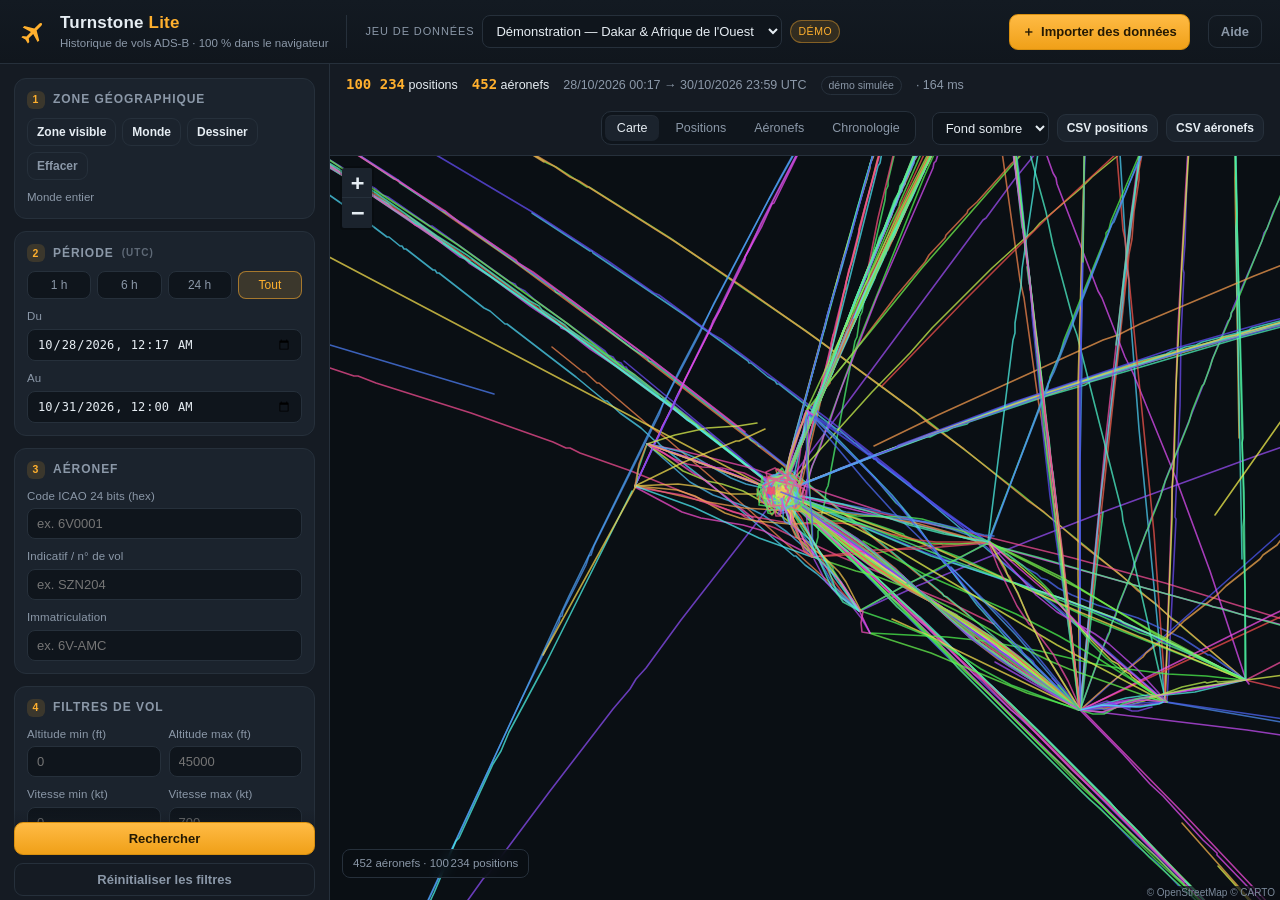
==== commit d6b18cb5: "feat: relevé ADS-B automatique publié par le dépôt (fin du blocage CORS) Les API ADS-B publiques n'e" ====
--- a/docs/index.html
+++ b/docs/index.html
@@ -148,44 +148,80 @@
         </section>
 
         <section class="card live-card">
-          <h2><span class="step">5</span> Temps réel</h2>
+          <h2><span class="step">5</span> Données réelles</h2>
           <p class="hint">
-            Positions réelles autour du centre de la carte, ingérées directement depuis les API
-            ADS-B publiques — aucune archive à télécharger.
+            Relevé ADS-B automatique de votre région, collecté toutes les 30 s par le dépôt
+            puis publié en JSON : rien à télécharger, aucune clé, aucun compte.
           </p>
-          <div class="row wrap">
-            <button id="live-toggle" class="btn small primary">Activer</button>
-            <button id="live-dakar" class="btn small ghost">Dakar</button>
-          </div>
-          <div class="field-pair">
-            <label class="field">
-              <span>Rayon</span>
-              <select id="live-radius">
-                <option value="10">10 NM</option>
-                <option value="25">25 NM</option>
-                <option value="50" selected>50 NM</option>
-                <option value="100">100 NM</option>
-                <option value="250">250 NM</option>
-              </select>
-            </label>
-            <label class="field">
-              <span>Rafraîchir</span>
-              <select id="live-interval">
-                <option value="5">5 s</option>
-                <option value="10" selected>10 s</option>
-                <option value="30">30 s</option>
-                <option value="60">60 s</option>
-              </select>
-            </label>
-          </div>
-          <label class="check">
-            <input type="checkbox" id="live-record" />
-            <span>Enregistrer pour l'historique</span>
-          </label>
-          <p class="hint" id="live-status">Inactif.</p>
-          <button id="live-build" class="btn small wide" disabled>
-            Ouvrir l'historique enregistré
-          </button>
+          <div class="snapshot-box">
+            <div class="field-pair">
+              <label class="field">
+                <span>Zone relevée</span>
+                <select id="snapshot-zone">
+                  <option value="dakar" selected>Dakar</option>
+                </select>
+              </label>
+              <label class="field">
+                <span>Fenêtre affichée</span>
+                <select id="snapshot-window">
+                  <option value="30">30 min</option>
+                  <option value="60" selected>1 h</option>
+                  <option value="180">3 h</option>
+                  <option value="0">Tout le relevé</option>
+                </select>
+              </label>
+            </div>
+            <p class="hint" id="snapshot-status">Chargement du relevé automatique…</p>
+            <div class="row wrap">
+              <button id="snapshot-map" class="btn small" disabled>Afficher sur la carte</button>
+              <button id="snapshot-load" class="btn small primary" disabled>Explorer l'historique réel</button>
+            </div>
+          </div>
+          <details class="live-direct">
+            <summary>Direct depuis le navigateur (avancé)</summary>
+            <p class="hint">
+              Aucune API ADS-B publique n'envoie d'en-tête CORS : un navigateur ne peut pas les
+              lire directement, quel que soit le réseau. Cette voie ne fonctionne que derrière un
+              relais CORS ou un serveur local.
+            </p>
+            <div class="row wrap">
+              <button id="live-toggle" class="btn small ghost">Activer</button>
+              <button id="live-dakar" class="btn small ghost">Dakar</button>
+            </div>
+            <div class="field-pair">
+              <label class="field">
+                <span>Rayon</span>
+                <select id="live-radius">
+                  <option value="10">10 NM</option>
+                  <option value="25">25 NM</option>
+                  <option value="50" selected>50 NM</option>
+                  <option value="100">100 NM</option>
+                  <option value="250">250 NM</option>
+                </select>
+              </label>
+              <label class="field">
+                <span>Rafraîchir</span>
+                <select id="live-interval">
+                  <option value="5">5 s</option>
+                  <option value="10" selected>10 s</option>
+                  <option value="30">30 s</option>
+                  <option value="60">60 s</option>
+                </select>
+              </label>
+            </div>
+            <label class="field">
+              <span>Relais CORS (facultatif)</span>
+              <input id="live-relay" type="url" placeholder="https://r.jina.ai/" autocomplete="off" />
+            </label>
+            <label class="check">
+              <input type="checkbox" id="live-record" />
+              <span>Enregistrer pour l'historique</span>
+            </label>
+            <p class="hint" id="live-status">Inactif.</p>
+            <button id="live-build" class="btn small wide" disabled>
+              Ouvrir l'historique enregistré
+            </button>
+          </details>
         </section>
 
         <div class="sidebar-footer">
@@ -446,12 +482,10 @@
             temporelle s'additionnent (voir §3 bis du README pour les volumes réalistes).
           </li>
           <li>
-            <strong>Temps réel</strong> : cliquez sur « Activer » dans la carte « Temps réel » —
-            les positions réelles des aéronefs autour du centre de la carte sont téléchargées
-            directement depuis les API ADS-B publiques (adsb.lol, airplanes.live, adsb.fi,
-            OpenSky), sans aucune archive. Cochez « Enregistrer pour l'historique » pour
-            constituer votre propre historique au fil du temps, puis « Ouvrir l'historique
-            enregistré » pour l'interroger comme n'importe quel jeu de données.
+            <strong>Données réelles</strong> : la carte « 5 · Données réelles » lit le relevé
+            automatique du dépôt (trafic réel des dernières heures autour de Dakar, Saint-Louis,
+            Ziguinchor, Paris, Montréal — sans archive ni clé). « Afficher sur la carte » montre
+            les aéronefs, « Explorer l'historique réel » en fait un jeu de données interrogeable.
           </li>
           <li>
             <strong>Requêter</strong> : choisissez une zone (bouton « Dessiner » ou zone
--- a/docs/assets/css/app.css
+++ b/docs/assets/css/app.css
@@ -888,6 +888,48 @@
   box-shadow: 0 0 0 1px rgba(76, 201, 240, 0.12) inset;
 }
 
+.snapshot-box {
+  border: 1px solid var(--border);
+  border-radius: 10px;
+  background: var(--surface-2, rgba(0, 0, 0, 0.02));
+  padding: 10px 12px;
+  margin-bottom: 10px;
+}
+
+.snapshot-box .field-pair {
+  margin-bottom: 8px;
+}
+
+.snapshot-box .row {
+  margin-top: 8px;
+}
+
+.live-card .live-direct {
+  margin-top: 6px;
+  border-top: 1px dashed var(--border);
+  padding-top: 8px;
+}
+
+.live-card .live-direct summary {
+  cursor: pointer;
+  font-size: 12.5px;
+  font-weight: 600;
+  color: var(--muted, #667);
+  list-style: none;
+}
+
+.live-card .live-direct summary::before {
+  content: '▸ ';
+}
+
+.live-card .live-direct[open] summary::before {
+  content: '▾ ';
+}
+
+.live-card .live-direct > * + * {
+  margin-top: 8px;
+}
+
 .live-panel {
   position: absolute;
   right: 12px;
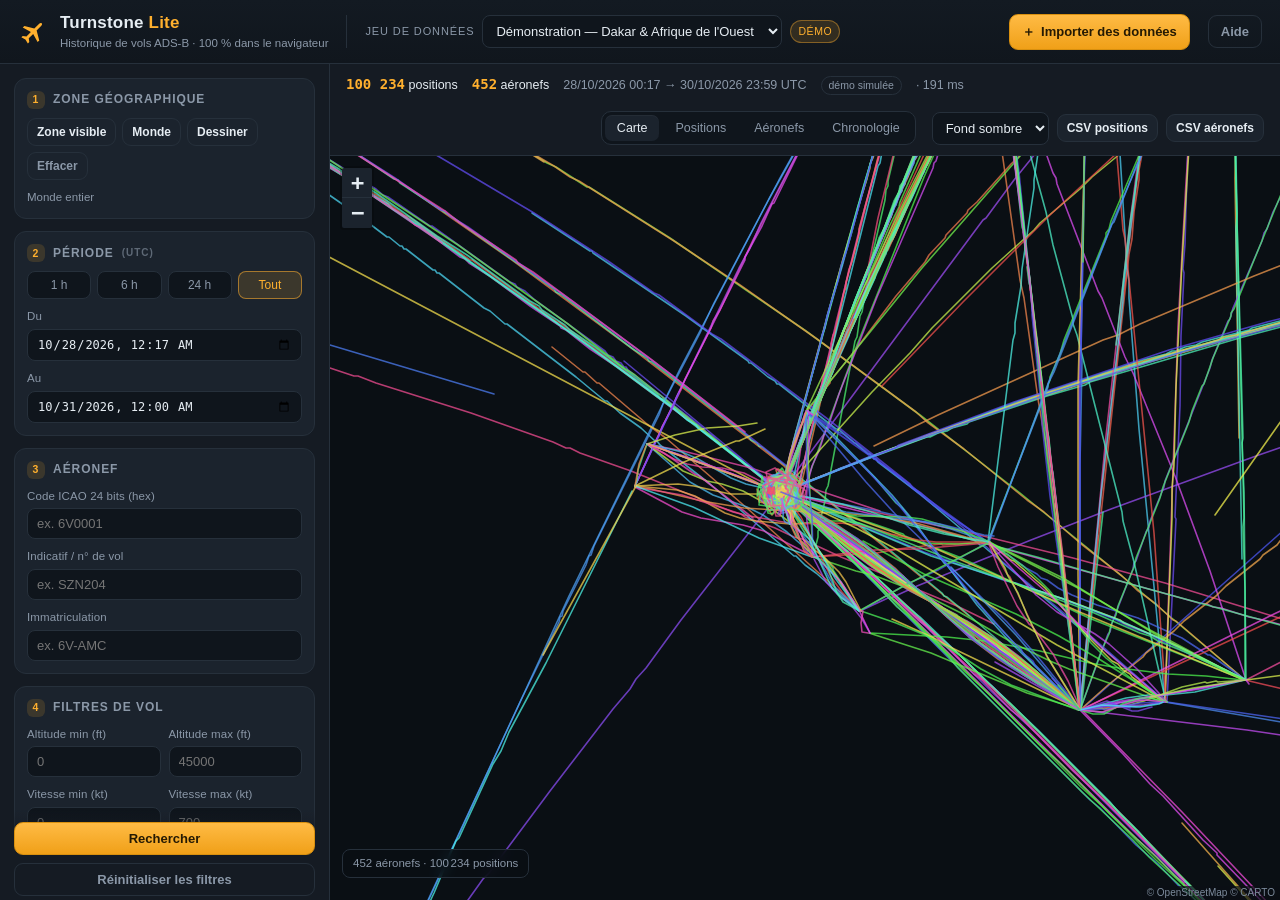
==== commit c175e1ac: "feat: ingérer le trafic réel dans le navigateur via OpenSky (seule API avec CORS) Vérifié en-têtes e" ====
--- a/docs/index.html
+++ b/docs/index.html
@@ -150,10 +150,53 @@
         <section class="card live-card">
           <h2><span class="step">5</span> Données réelles</h2>
           <p class="hint">
-            Relevé ADS-B automatique de votre région, collecté toutes les 30 s par le dépôt
-            puis publié en JSON : rien à télécharger, aucune clé, aucun compte.
+            Trafic réel autour du centre de la carte, ingéré directement — aucune archive,
+            aucune clé, aucune installation.
           </p>
+
           <div class="snapshot-box">
+            <div class="snapshot-title">Direct · OpenSky</div>
+            <p class="hint">
+              L'API OpenSky autorise les appels depuis un navigateur. Elle est gratuite mais
+              limitée en crédits quotidiens : l'application les compte pour vous.
+            </p>
+            <div class="field-pair">
+              <label class="field">
+                <span>Rayon</span>
+                <select id="live-radius">
+                  <option value="10">10 NM</option>
+                  <option value="25">25 NM</option>
+                  <option value="50" selected>50 NM</option>
+                  <option value="100">100 NM</option>
+                  <option value="250">250 NM</option>
+                </select>
+              </label>
+              <label class="field">
+                <span>Rafraîchir</span>
+                <select id="live-interval">
+                  <option value="60">1 min</option>
+                  <option value="120">2 min</option>
+                  <option value="300" selected>5 min</option>
+                  <option value="900">15 min</option>
+                </select>
+              </label>
+            </div>
+            <div class="row wrap">
+              <button id="live-toggle" class="btn small primary">Activer</button>
+              <button id="live-dakar" class="btn small ghost">Dakar</button>
+            </div>
+            <label class="check">
+              <input type="checkbox" id="live-record" />
+              <span>Enregistrer pour l'historique</span>
+            </label>
+            <p class="hint" id="live-status">Inactif.</p>
+            <button id="live-build" class="btn small wide" disabled>
+              Ouvrir l'historique enregistré
+            </button>
+          </div>
+
+          <div class="snapshot-box">
+            <div class="snapshot-title">Relevé automatique du dépôt</div>
             <div class="field-pair">
               <label class="field">
                 <span>Zone relevée</span>
@@ -174,53 +217,21 @@
             <p class="hint" id="snapshot-status">Chargement du relevé automatique…</p>
             <div class="row wrap">
               <button id="snapshot-map" class="btn small" disabled>Afficher sur la carte</button>
-              <button id="snapshot-load" class="btn small primary" disabled>Explorer l'historique réel</button>
-            </div>
-          </div>
+              <button id="snapshot-load" class="btn small" disabled>Explorer l'historique réel</button>
+            </div>
+          </div>
+
           <details class="live-direct">
-            <summary>Direct depuis le navigateur (avancé)</summary>
+            <summary>Autres fournisseurs (avancé)</summary>
             <p class="hint">
-              Aucune API ADS-B publique n'envoie d'en-tête CORS : un navigateur ne peut pas les
-              lire directement, quel que soit le réseau. Cette voie ne fonctionne que derrière un
-              relais CORS ou un serveur local.
+              adsb.lol, airplanes.live et adsb.fi n'envoient aucun en-tête CORS : un navigateur ne
+              peut pas les lire, sauf derrière un relais. Renseignez un relais ci-dessous (par
+              exemple <code>https://votre-relais/</code>) pour les utiliser.
             </p>
-            <div class="row wrap">
-              <button id="live-toggle" class="btn small ghost">Activer</button>
-              <button id="live-dakar" class="btn small ghost">Dakar</button>
-            </div>
-            <div class="field-pair">
-              <label class="field">
-                <span>Rayon</span>
-                <select id="live-radius">
-                  <option value="10">10 NM</option>
-                  <option value="25">25 NM</option>
-                  <option value="50" selected>50 NM</option>
-                  <option value="100">100 NM</option>
-                  <option value="250">250 NM</option>
-                </select>
-              </label>
-              <label class="field">
-                <span>Rafraîchir</span>
-                <select id="live-interval">
-                  <option value="5">5 s</option>
-                  <option value="10" selected>10 s</option>
-                  <option value="30">30 s</option>
-                  <option value="60">60 s</option>
-                </select>
-              </label>
-            </div>
             <label class="field">
               <span>Relais CORS (facultatif)</span>
               <input id="live-relay" type="url" placeholder="https://r.jina.ai/" autocomplete="off" />
             </label>
-            <label class="check">
-              <input type="checkbox" id="live-record" />
-              <span>Enregistrer pour l'historique</span>
-            </label>
-            <p class="hint" id="live-status">Inactif.</p>
-            <button id="live-build" class="btn small wide" disabled>
-              Ouvrir l'historique enregistré
-            </button>
           </details>
         </section>
 
@@ -482,10 +493,11 @@
             temporelle s'additionnent (voir §3 bis du README pour les volumes réalistes).
           </li>
           <li>
-            <strong>Données réelles</strong> : la carte « 5 · Données réelles » lit le relevé
-            automatique du dépôt (trafic réel des dernières heures autour de Dakar, Saint-Louis,
-            Ziguinchor, Paris, Montréal — sans archive ni clé). « Afficher sur la carte » montre
-            les aéronefs, « Explorer l'historique réel » en fait un jeu de données interrogeable.
+            <strong>Données réelles</strong> : la carte « 5 · Données réelles » ingère le trafic
+            directement. <em>Direct · OpenSky</em> fonctionne depuis le navigateur (400 crédits
+            gratuits par jour, comptés par l'application) ; <em>Relevé automatique</em> fournit
+            l'historique des 3 dernières heures autour de Dakar, Saint-Louis, Ziguinchor, Paris et
+            Montréal, sans archive ni clé.
           </li>
           <li>
             <strong>Requêter</strong> : choisissez une zone (bouton « Dessiner » ou zone
--- a/docs/assets/css/app.css
+++ b/docs/assets/css/app.css
@@ -896,6 +896,19 @@
   margin-bottom: 10px;
 }
 
+.snapshot-title {
+  font-size: 12.5px;
+  font-weight: 700;
+  letter-spacing: .02em;
+  text-transform: uppercase;
+  color: var(--muted, #667);
+  margin-bottom: 6px;
+}
+
+.snapshot-box + .snapshot-box {
+  margin-top: 10px;
+}
+
 .snapshot-box .field-pair {
   margin-bottom: 8px;
 }
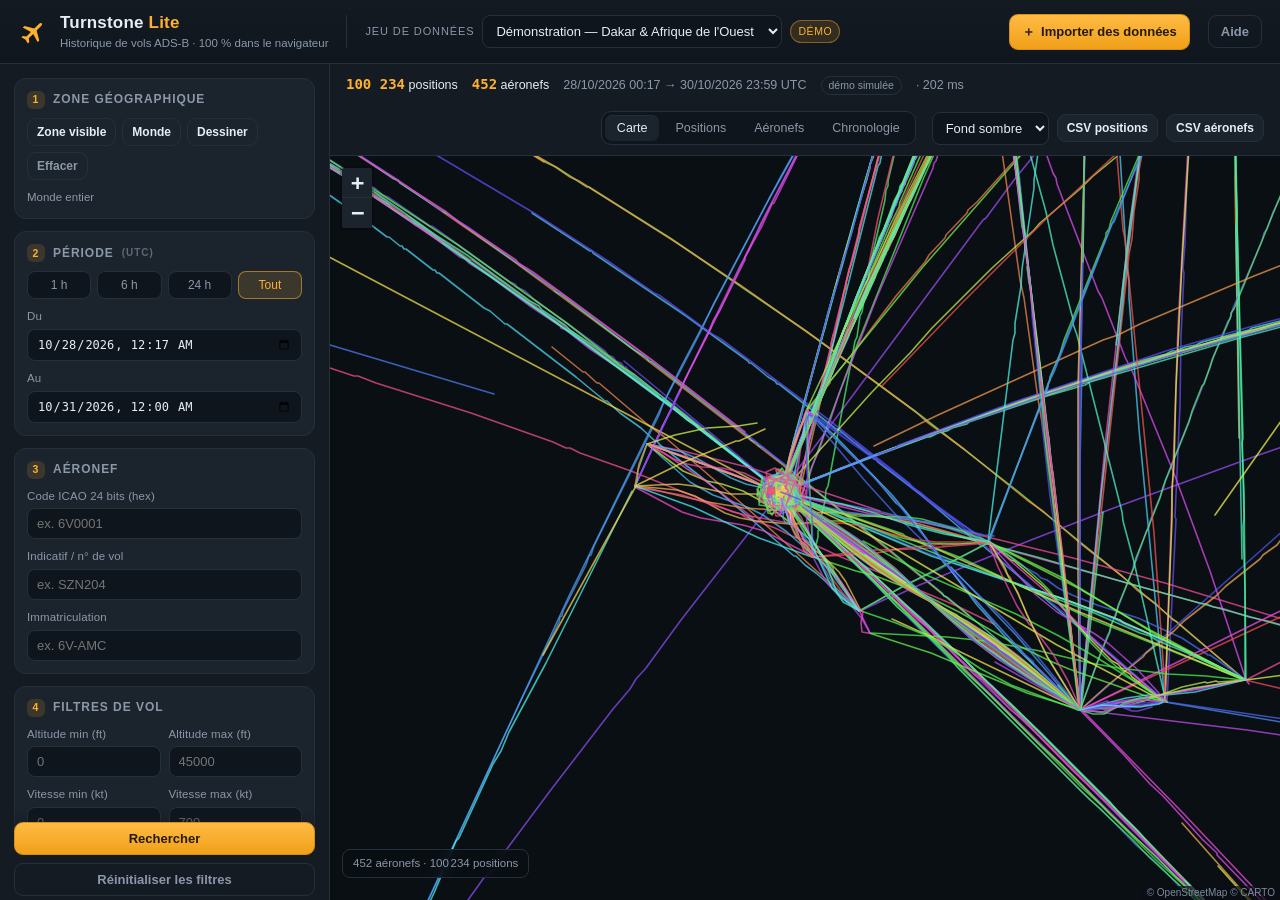
==== commit b06ca122: "feat: bouton Actualiser + doc du rafraîchissement automatique - « Actualiser » fait une relève direc" ====
--- a/docs/index.html
+++ b/docs/index.html
@@ -183,6 +183,7 @@
             </div>
             <div class="row wrap">
               <button id="live-toggle" class="btn small primary">Activer</button>
+              <button id="live-refresh" class="btn small ghost">Actualiser</button>
               <button id="live-dakar" class="btn small ghost">Dakar</button>
             </div>
             <label class="check">
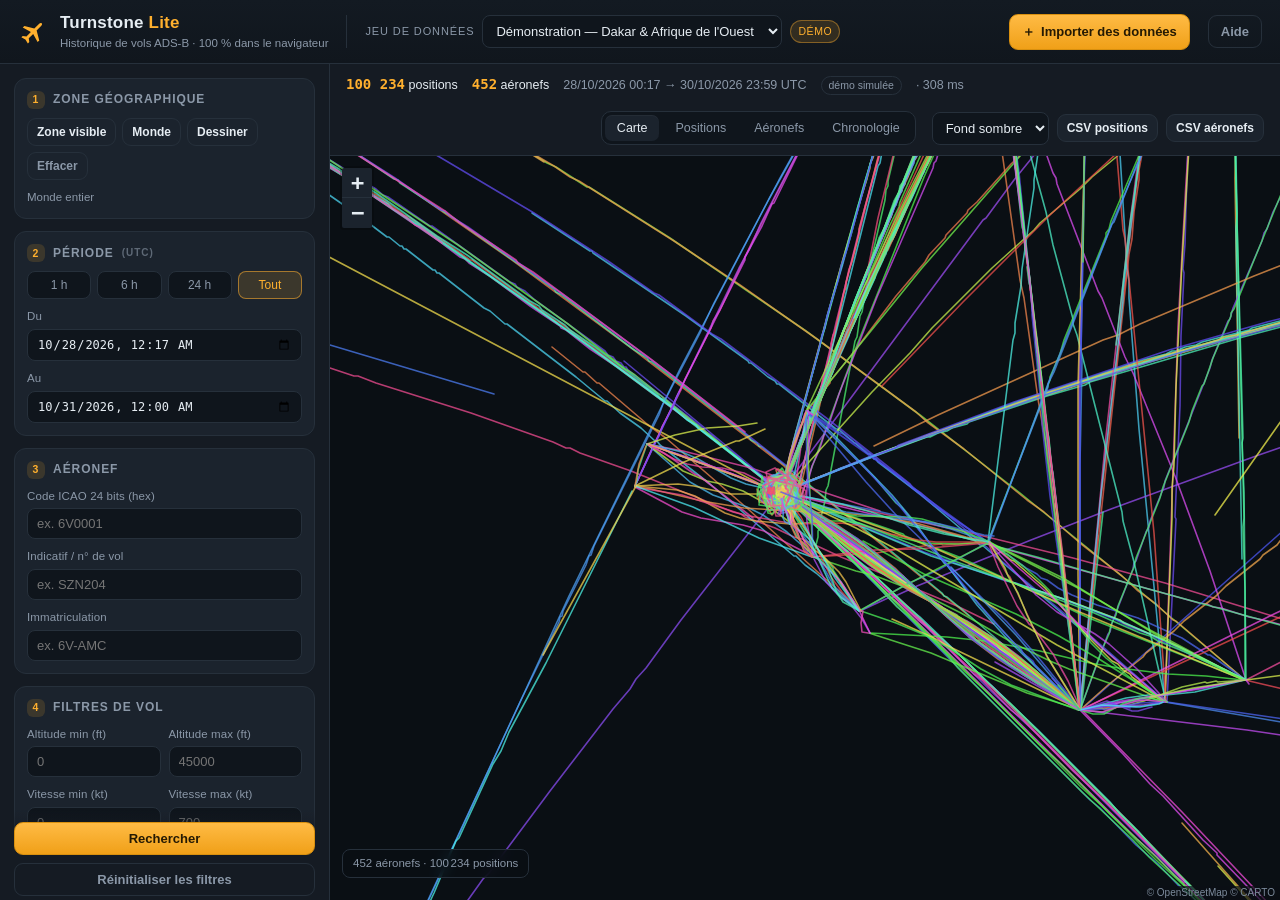
==== commit 267fa5c9: "fix: plus de mur d'erreurs, relevé automatique en source principale Le chargement déclenchait une re" ====
--- a/docs/index.html
+++ b/docs/index.html
@@ -150,15 +150,48 @@
         <section class="card live-card">
           <h2><span class="step">5</span> Données réelles</h2>
           <p class="hint">
-            Trafic réel autour du centre de la carte, ingéré directement — aucune archive,
-            aucune clé, aucune installation.
+            Trafic réel collecté automatiquement pour votre région, publié en JSON par le dépôt :
+            rien à télécharger, aucune clé, aucun compte. Ouvre tout seul au chargement.
           </p>
 
           <div class="snapshot-box">
-            <div class="snapshot-title">Direct · OpenSky</div>
+            <div class="snapshot-title">Relevé automatique</div>
+            <div class="field-pair">
+              <label class="field">
+                <span>Zone relevée</span>
+                <select id="snapshot-zone">
+                  <option value="dakar" selected>Dakar</option>
+                </select>
+              </label>
+              <label class="field">
+                <span>Fenêtre affichée</span>
+                <select id="snapshot-window">
+                  <option value="30">30 min</option>
+                  <option value="60" selected>1 h</option>
+                  <option value="180">3 h</option>
+                  <option value="0">Tout le relevé</option>
+                </select>
+              </label>
+            </div>
+            <p class="hint" id="snapshot-status">Chargement du relevé automatique…</p>
+            <div class="row wrap">
+              <button id="snapshot-map" class="btn small" disabled>Afficher sur la carte</button>
+              <button id="snapshot-load" class="btn small" disabled>Explorer l'historique réel</button>
+            </div>
+            <p class="hint" id="snapshot-hint">
+              Rafraîchissement : <a id="snapshot-refresh-link" href="https://github.com/pratisig/adsb-history/actions/workflows/live-snapshot.yml" target="_blank" rel="noopener">demander une mise à jour</a>
+              (bouton « Run workflow »), ou autoriser une fois les workflows planifiés du dépôt
+              pour un relevé automatique toutes les 10 minutes.
+            </p>
+          </div>
+
+          <details class="live-direct">
+            <summary>Direct depuis le navigateur (facultatif, via relais)</summary>
             <p class="hint">
-              L'API OpenSky autorise les appels depuis un navigateur. Elle est gratuite mais
-              limitée en crédits quotidiens : l'application les compte pour vous.
+              adsb.lol, adsb.fi, airplanes.live et OpenSky n'envoient pas d'en-tête CORS : le
+              navigateur ne peut pas lire leurs réponses directement. Le mode direct passe donc
+              par un relais public (allorigins, codetabs, r.jina.ai), qui peut être lent ou
+              limité. Le relevé automatique ci-dessus reste la source fiable.
             </p>
             <div class="field-pair">
               <label class="field">
@@ -175,17 +208,20 @@
                 <span>Rafraîchir</span>
                 <select id="live-interval">
                   <option value="60">1 min</option>
-                  <option value="120">2 min</option>
                   <option value="300" selected>5 min</option>
                   <option value="900">15 min</option>
                 </select>
               </label>
             </div>
             <div class="row wrap">
-              <button id="live-toggle" class="btn small primary">Activer</button>
+              <button id="live-toggle" class="btn small">Activer</button>
               <button id="live-refresh" class="btn small ghost">Actualiser</button>
               <button id="live-dakar" class="btn small ghost">Dakar</button>
             </div>
+            <label class="field">
+              <span>Relais personnalisé (facultatif)</span>
+              <input id="live-relay" type="url" placeholder="https://mon-relais/{url}" autocomplete="off" />
+            </label>
             <label class="check">
               <input type="checkbox" id="live-record" />
               <span>Enregistrer pour l'historique</span>
@@ -194,45 +230,6 @@
             <button id="live-build" class="btn small wide" disabled>
               Ouvrir l'historique enregistré
             </button>
-          </div>
-
-          <div class="snapshot-box">
-            <div class="snapshot-title">Relevé automatique du dépôt</div>
-            <div class="field-pair">
-              <label class="field">
-                <span>Zone relevée</span>
-                <select id="snapshot-zone">
-                  <option value="dakar" selected>Dakar</option>
-                </select>
-              </label>
-              <label class="field">
-                <span>Fenêtre affichée</span>
-                <select id="snapshot-window">
-                  <option value="30">30 min</option>
-                  <option value="60" selected>1 h</option>
-                  <option value="180">3 h</option>
-                  <option value="0">Tout le relevé</option>
-                </select>
-              </label>
-            </div>
-            <p class="hint" id="snapshot-status">Chargement du relevé automatique…</p>
-            <div class="row wrap">
-              <button id="snapshot-map" class="btn small" disabled>Afficher sur la carte</button>
-              <button id="snapshot-load" class="btn small" disabled>Explorer l'historique réel</button>
-            </div>
-          </div>
-
-          <details class="live-direct">
-            <summary>Autres fournisseurs (avancé)</summary>
-            <p class="hint">
-              adsb.lol, airplanes.live et adsb.fi n'envoient aucun en-tête CORS : un navigateur ne
-              peut pas les lire, sauf derrière un relais. Renseignez un relais ci-dessous (par
-              exemple <code>https://votre-relais/</code>) pour les utiliser.
-            </p>
-            <label class="field">
-              <span>Relais CORS (facultatif)</span>
-              <input id="live-relay" type="url" placeholder="https://r.jina.ai/" autocomplete="off" />
-            </label>
           </details>
         </section>
 
@@ -494,11 +491,11 @@
             temporelle s'additionnent (voir §3 bis du README pour les volumes réalistes).
           </li>
           <li>
-            <strong>Données réelles</strong> : la carte « 5 · Données réelles » ingère le trafic
-            directement. <em>Direct · OpenSky</em> fonctionne depuis le navigateur (400 crédits
-            gratuits par jour, comptés par l'application) ; <em>Relevé automatique</em> fournit
-            l'historique des 3 dernières heures autour de Dakar, Saint-Louis, Ziguinchor, Paris et
-            Montréal, sans archive ni clé.
+            <strong>Données réelles</strong> : la carte « 5 · Données réelles » lit le relevé
+            automatique du dépôt (trafic réel des 3 dernières heures autour de Dakar, Saint-Louis,
+            Ziguinchor, Paris, Montréal — sans archive ni clé) et l'ouvre toute seule. « Afficher
+            sur la carte » montre les aéronefs, « Explorer l'historique réel » en fait un jeu de
+            données interrogeable. Pour rafraîchir : lien « demander une mise à jour ».
           </li>
           <li>
             <strong>Requêter</strong> : choisissez une zone (bouton « Dessiner » ou zone
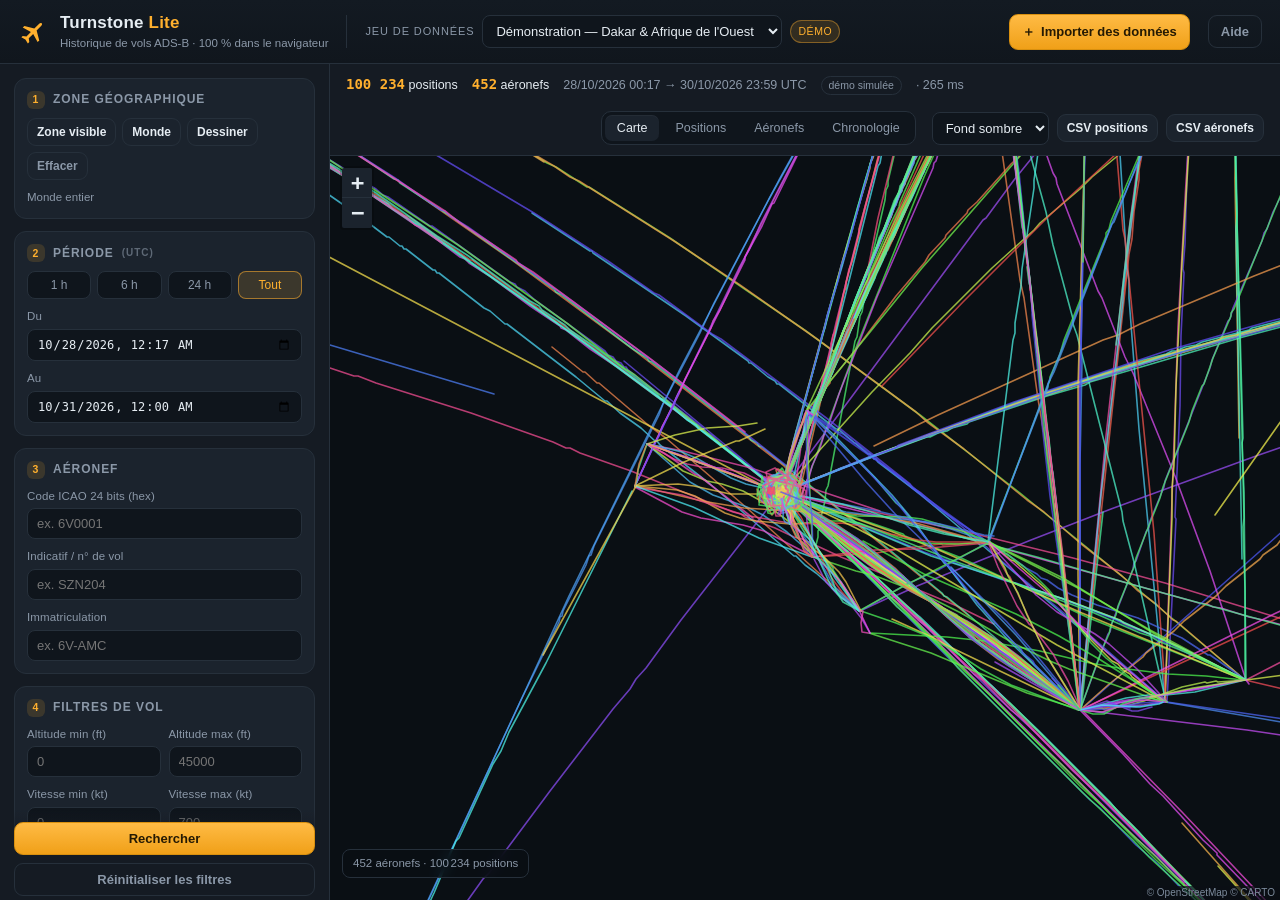
==== commit 62a70b69: "libellé: « Chargement des données réelles… » au lieu de la démonstration Co-authored-by: arena-agent" ====
--- a/docs/index.html
+++ b/docs/index.html
@@ -242,7 +242,7 @@
       <section class="results">
         <div class="results-head">
           <div class="summary" id="result-summary">
-            <span class="muted">Chargement de la démonstration…</span>
+            <span class="muted">Chargement des données réelles…</span>
           </div>
           <nav class="tabs" id="tabs" role="tablist">
             <button data-view="map" class="active" role="tab">Carte</button>
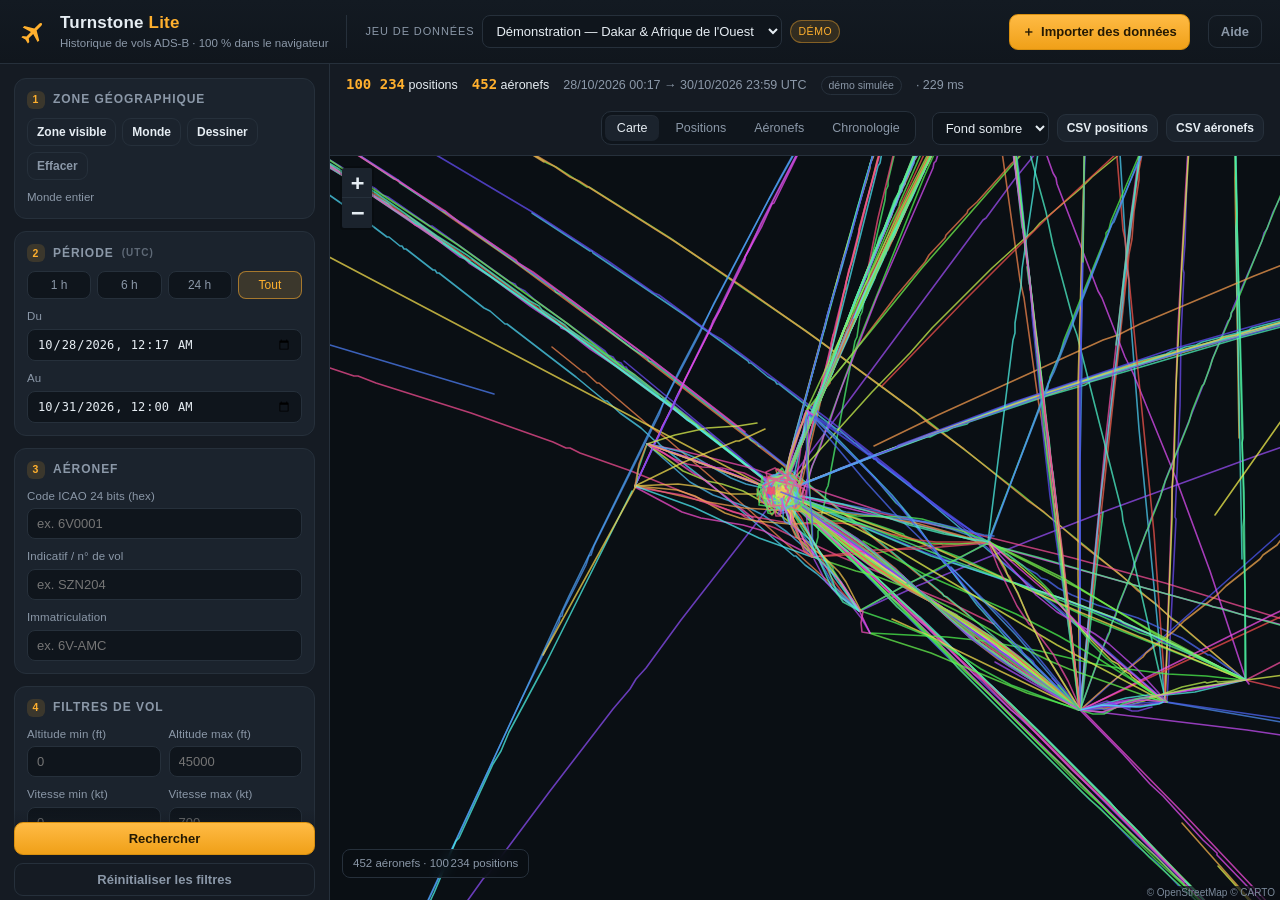
==== commit 8aa3ac3c: "Outil universel : zones illimitées et point libre sur le globe - la liste des zones relevées n'est p" ====
--- a/docs/index.html
+++ b/docs/index.html
@@ -150,8 +150,9 @@
         <section class="card live-card">
           <h2><span class="step">5</span> Données réelles</h2>
           <p class="hint">
-            Trafic réel collecté automatiquement pour votre région, publié en JSON par le dépôt :
-            rien à télécharger, aucune clé, aucun compte. Ouvre tout seul au chargement.
+            Trafic réel collecté automatiquement par le dépôt et publié en JSON :
+            rien à télécharger, aucune clé, aucun compte. Ouvre tout seul au chargement,
+            pour la zone choisie ci-dessous — n'importe où dans le monde.
           </p>
 
           <div class="snapshot-box">
@@ -182,6 +183,64 @@
               Rafraîchissement : <a id="snapshot-refresh-link" href="https://github.com/pratisig/adsb-history/actions/workflows/live-snapshot.yml" target="_blank" rel="noopener">demander une mise à jour</a>
               (bouton « Run workflow »), ou autoriser une fois les workflows planifiés du dépôt
               pour un relevé automatique toutes les 10 minutes.
+            </p>
+          </div>
+
+          <div class="snapshot-box zone-picker">
+            <div class="snapshot-title">N'importe quel point du globe</div>
+            <p class="hint">
+              Le relevé ci-dessus ne couvre que les zones <em>déjà déclarées</em> dans
+              <a href="https://github.com/pratisig/adsb-history/blob/main/docs/data/live-zones.json" target="_blank" rel="noopener"><code>docs/data/live-zones.json</code></a> :
+              chaque zone coûte une requête toutes les 30 secondes, on ne peut pas relever la
+              planète entière en continu. Pour tout autre endroit du monde, deux possibilités :
+            </p>
+            <div class="field-pair">
+              <label class="field">
+                <span>Latitude</span>
+                <input id="zone-lat" type="number" step="0.01" min="-90" max="90" value="14.74" autocomplete="off" />
+              </label>
+              <label class="field">
+                <span>Longitude</span>
+                <input id="zone-lon" type="number" step="0.01" min="-180" max="180" value="-17.49" autocomplete="off" />
+              </label>
+            </div>
+            <div class="field-pair">
+              <label class="field">
+                <span>Rayon</span>
+                <select id="zone-radius">
+                  <option value="25">25 NM</option>
+                  <option value="50">50 NM</option>
+                  <option value="100" selected>100 NM</option>
+                  <option value="150">150 NM</option>
+                  <option value="250">250 NM</option>
+                </select>
+              </label>
+              <label class="field">
+                <span>Nom de la zone (facultatif)</span>
+                <input id="zone-label" type="text" placeholder="Ex. : Casablanca" autocomplete="off" />
+              </label>
+            </div>
+            <div class="row wrap">
+              <button id="zone-pick" class="btn small ghost" aria-pressed="false">Choisir sur la carte</button>
+              <button id="zone-live" class="btn small">Voir le trafic en direct</button>
+              <button id="zone-add" class="btn small ghost">Ajouter au relevé</button>
+            </div>
+            <p class="hint" id="zone-status">
+              <strong>Voir le trafic en direct</strong> : trafic actuel autour de ce point, via un
+              relais public — fonctionne partout, sans installation, mais ne garde pas d'historique
+              si vous laissez la page fermée.
+            </p>
+            <pre class="zone-snippet" id="zone-snippet" hidden></pre>
+            <p class="hint" id="zone-add-hint" hidden>
+              <span id="zone-add-lead">Ligne copiée.</span> Collez-la dans
+              <a href="https://github.com/pratisig/adsb-history/edit/main/docs/data/live-zones.json" target="_blank" rel="noopener"><code>docs/data/live-zones.json</code></a>
+              (entre les crochets de <code>zones</code>) puis validez : le relevé suivant l'inclut,
+              et elle apparaît dans la liste « Zone relevée ».
+            </p>
+            <p class="hint">
+              <strong>Historique complet d'une autre région</strong> : étape 2 ci-dessous, importez
+              une archive ADS-B (monde entier, plusieurs jours) ou un CSV. C'est la seule façon
+              d'avoir un historique sur un point que le dépôt n'a pas relevé.
             </p>
           </div>
 
--- a/docs/assets/css/app.css
+++ b/docs/assets/css/app.css
@@ -1169,3 +1169,26 @@
     top: 0;
   }
 }
+
+/* Sélecteur de point universel (carte 5) */
+.zone-picker .field-pair {
+  margin-bottom: 8px;
+}
+
+.zone-snippet {
+  margin: 6px 0 4px;
+  padding: 8px 10px;
+  border-radius: 8px;
+  border: 1px solid var(--border);
+  background: rgba(0, 0, 0, 0.04);
+  font-family: ui-monospace, SFMono-Regular, Menlo, monospace;
+  font-size: 12px;
+  white-space: pre-wrap;
+  overflow-x: auto;
+  user-select: all;
+}
+
+.btn[aria-pressed="true"] {
+  outline: 2px solid var(--accent, #4cc9f0);
+  outline-offset: 1px;
+}
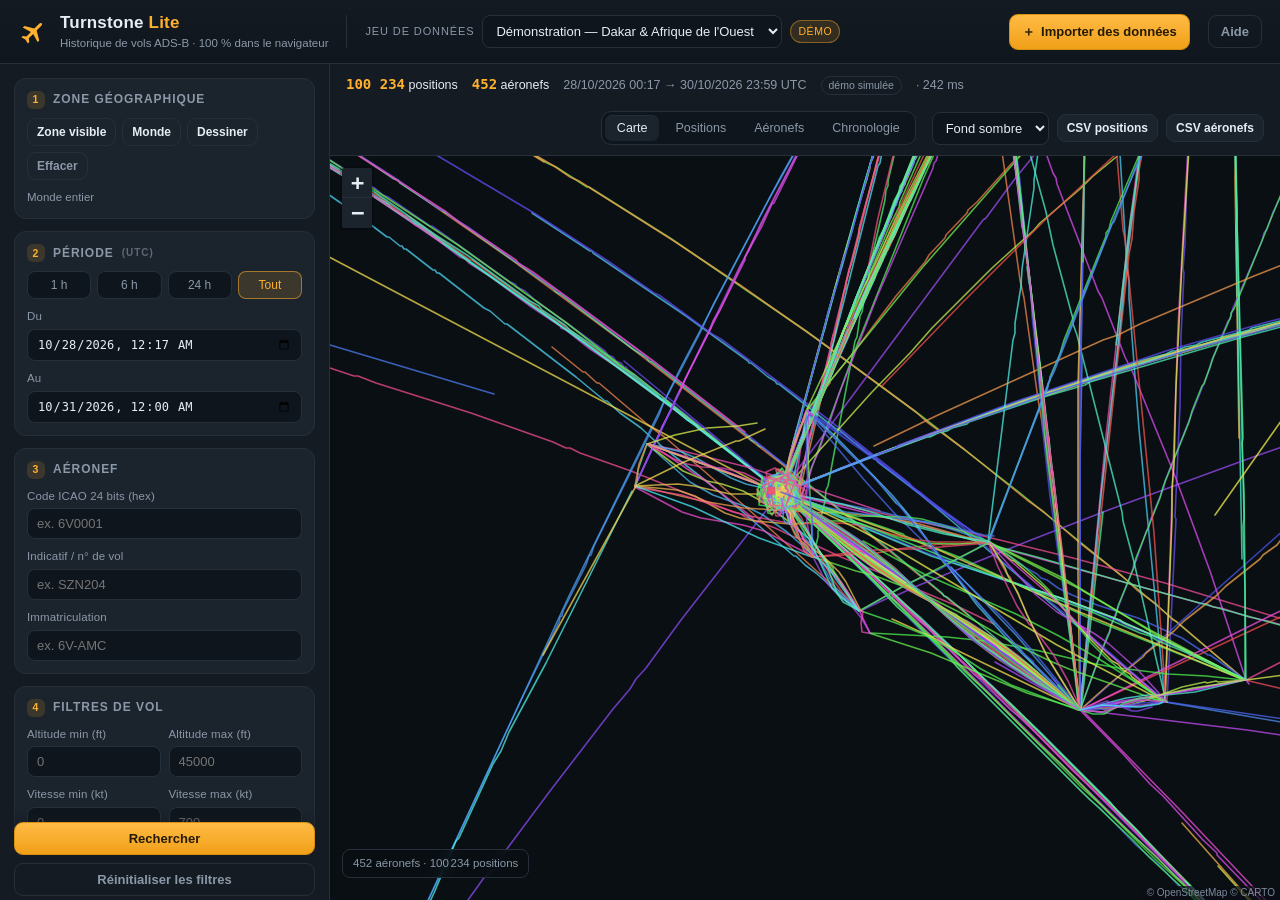
==== commit cf85c371: "Photo mondiale : tous les pays, tous les aéroports, sans déclarer de zone Une seule requête à adsb.l" ====
--- a/docs/index.html
+++ b/docs/index.html
@@ -151,9 +151,52 @@
           <h2><span class="step">5</span> Données réelles</h2>
           <p class="hint">
             Trafic réel collecté automatiquement par le dépôt et publié en JSON :
-            rien à télécharger, aucune clé, aucun compte. Ouvre tout seul au chargement,
-            pour la zone choisie ci-dessous — n'importe où dans le monde.
+            rien à télécharger, aucune clé, aucun compte. Le site couvre <strong>le monde
+            entier</strong> (tous les pays, tous les aéroports) et ouvre le relevé de votre zone
+            tout seul au chargement.
           </p>
+
+          <div class="snapshot-box world-box">
+            <div class="snapshot-title">Le monde entier — tous les pays, tous les aéroports</div>
+            <p class="hint" id="world-status">Chargement de la photo mondiale…</p>
+            <p class="hint">
+              Une photo de <strong>tous les aéronefs positionnés sur Terre</strong> est publiée par
+              le dépôt à chaque passage (une seule requête, sans déclarer de zone). Choisissez
+              ensuite ce qui vous intéresse : le filtrage se fait dans votre navigateur.
+            </p>
+            <div class="field-pair">
+              <label class="field">
+                <span>Aéroport (code IATA, nom ou ville)</span>
+                <input id="world-airport" list="world-airports" placeholder="DKR, Casablanca, Tokyo…" autocomplete="off" />
+                <datalist id="world-airports"></datalist>
+              </label>
+              <label class="field">
+                <span>Pays</span>
+                <select id="world-country">
+                  <option value="">— choisir —</option>
+                </select>
+              </label>
+            </div>
+            <div class="field-pair">
+              <label class="field">
+                <span>Rayon autour de l'aéroport</span>
+                <select id="world-radius">
+                  <option value="25">25 NM</option>
+                  <option value="50" selected>50 NM</option>
+                  <option value="100">100 NM</option>
+                  <option value="250">250 NM</option>
+                </select>
+              </label>
+              <label class="field">
+                <span>&nbsp;</span>
+                <button id="world-all" class="btn small wide">Tout le monde</button>
+              </label>
+            </div>
+            <div class="row wrap">
+              <button id="world-airport-go" class="btn small">Autour de cet aéroport</button>
+              <button id="world-country-go" class="btn small ghost">Ce pays</button>
+            </div>
+          </div>
 
           <div class="snapshot-box">
             <div class="snapshot-title">Relevé automatique</div>
